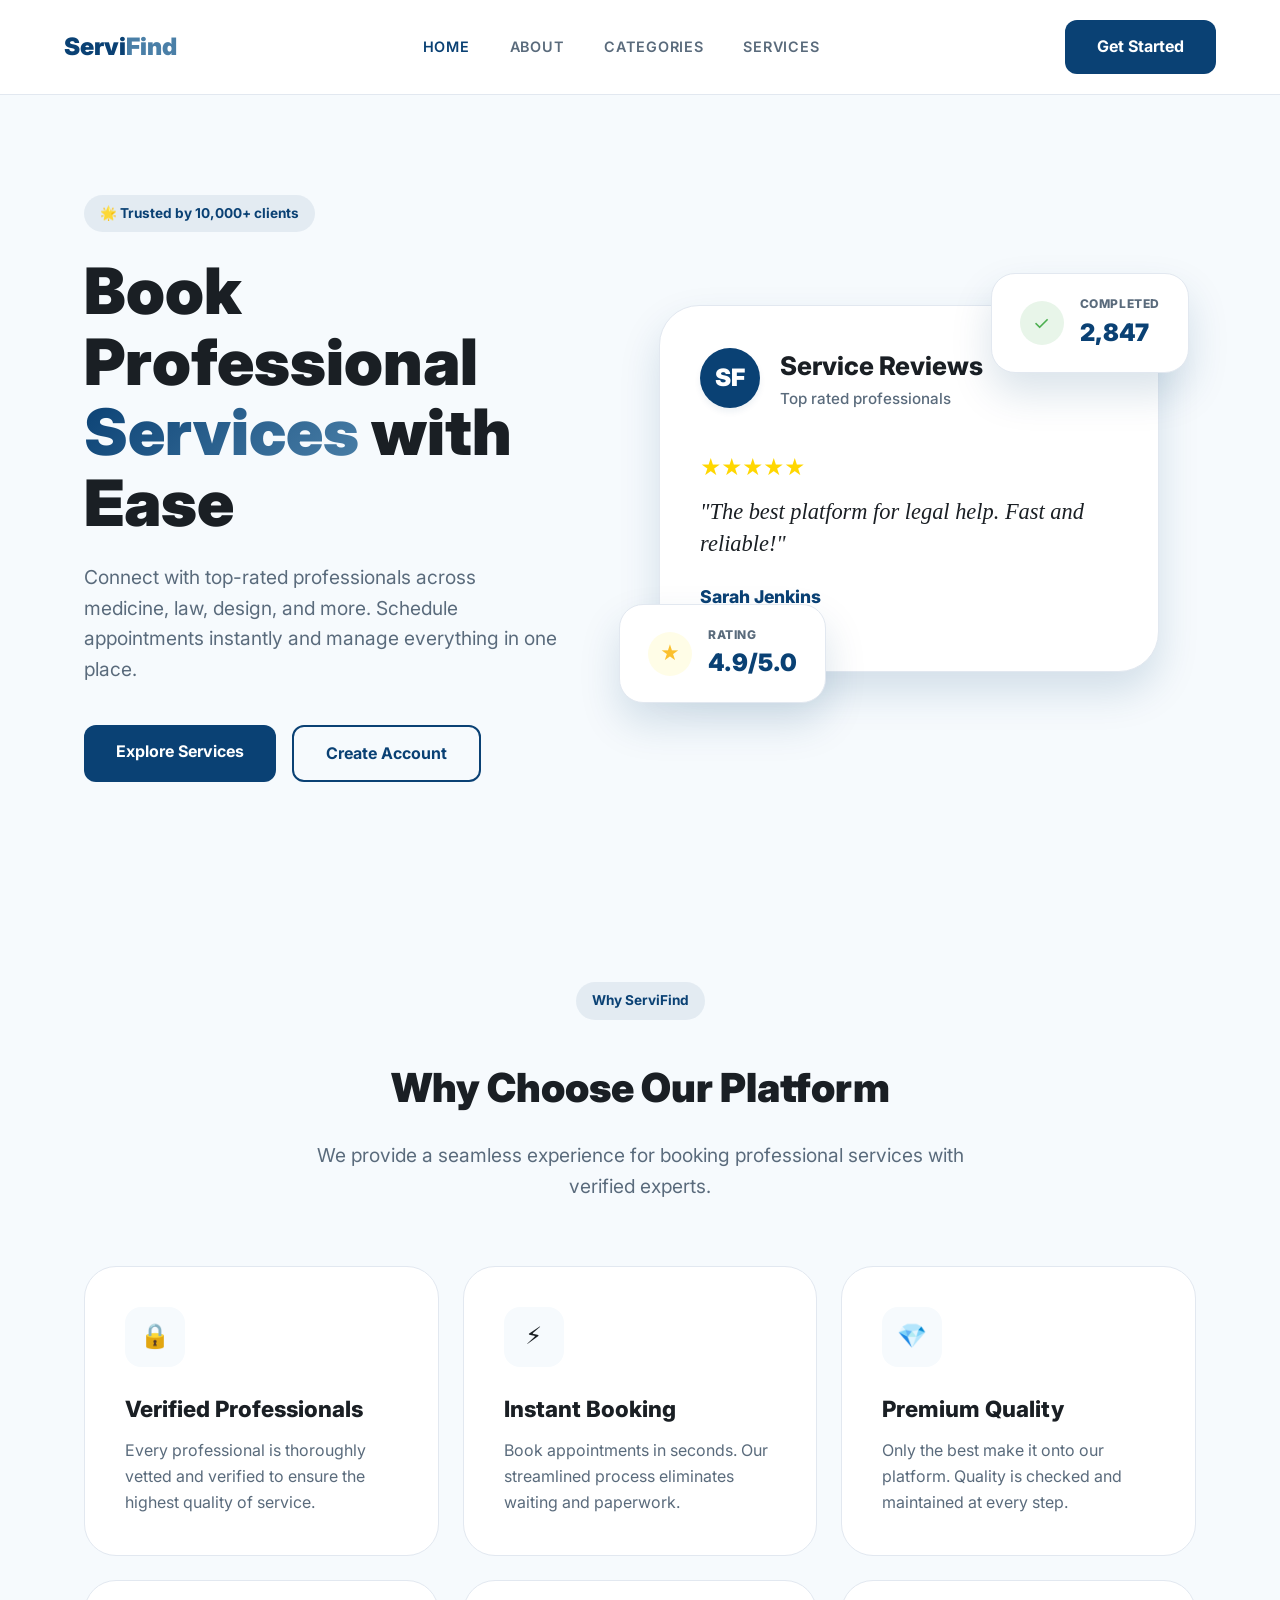
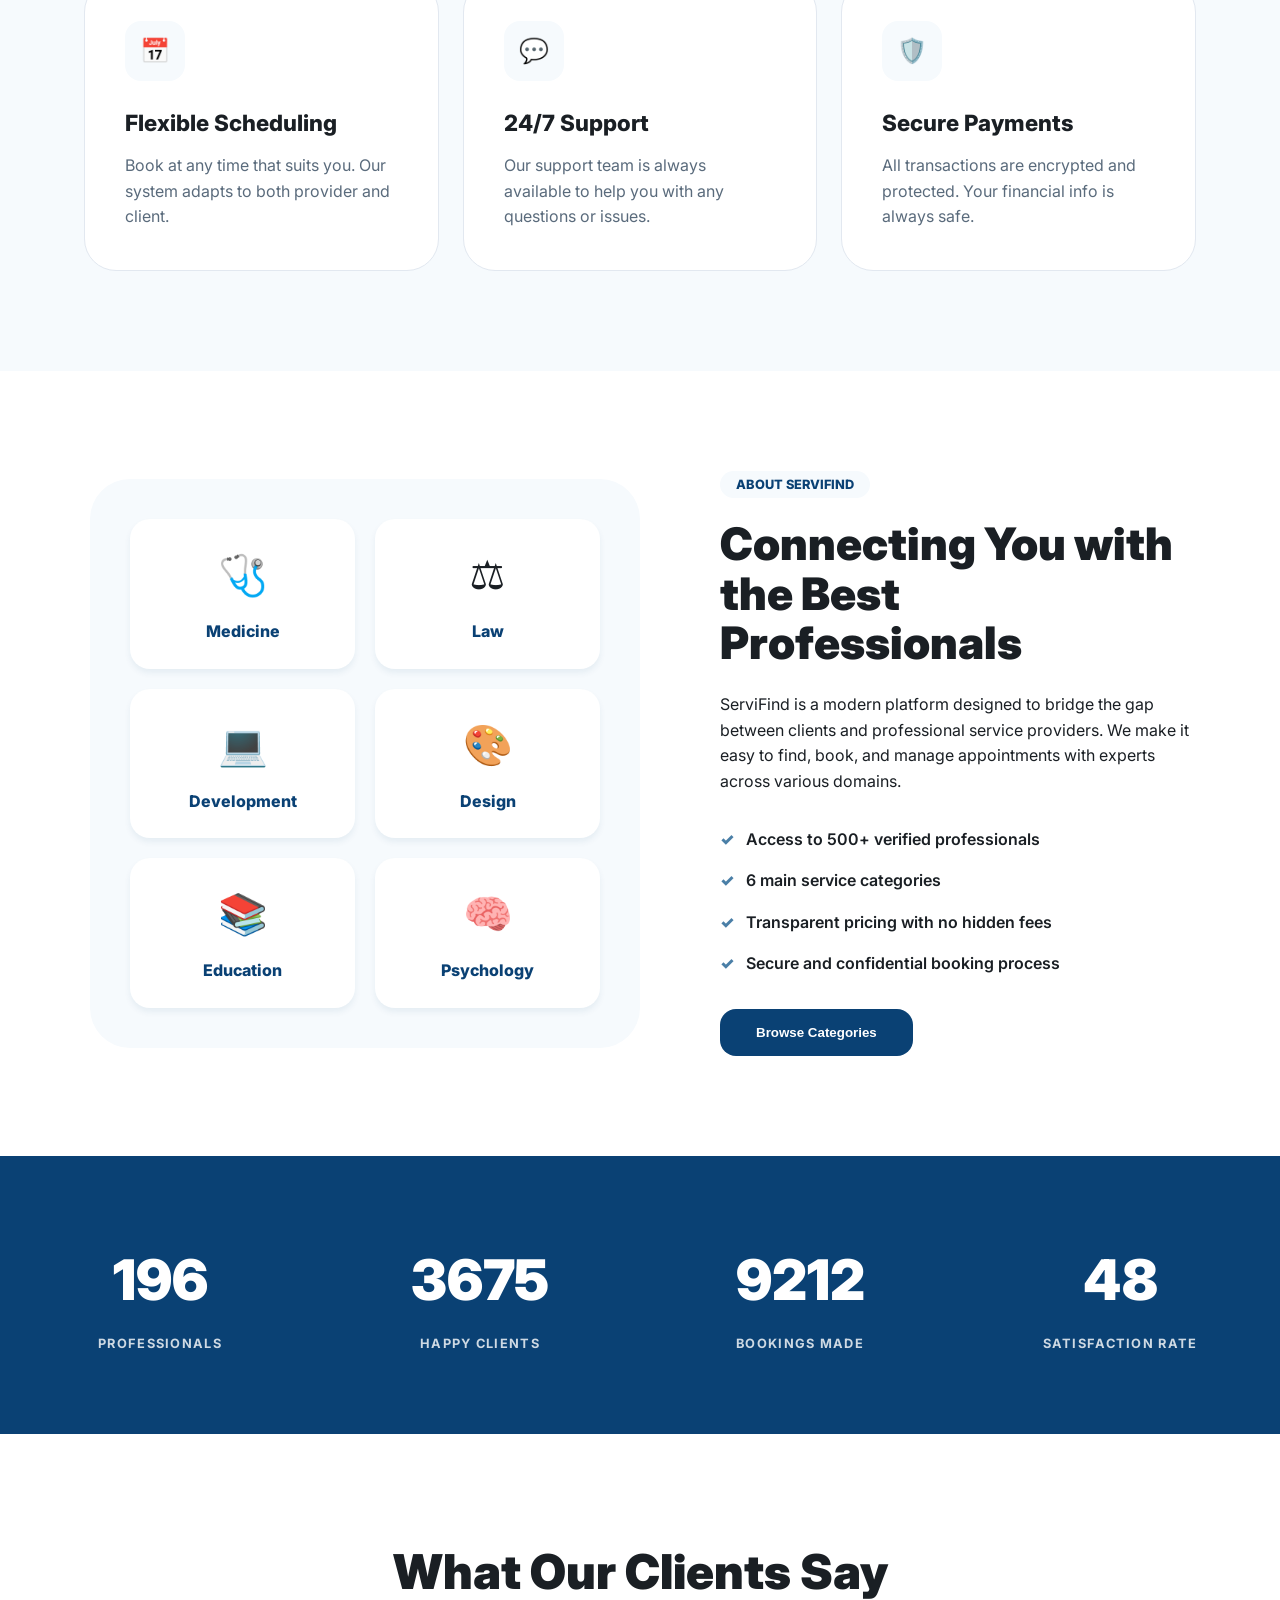
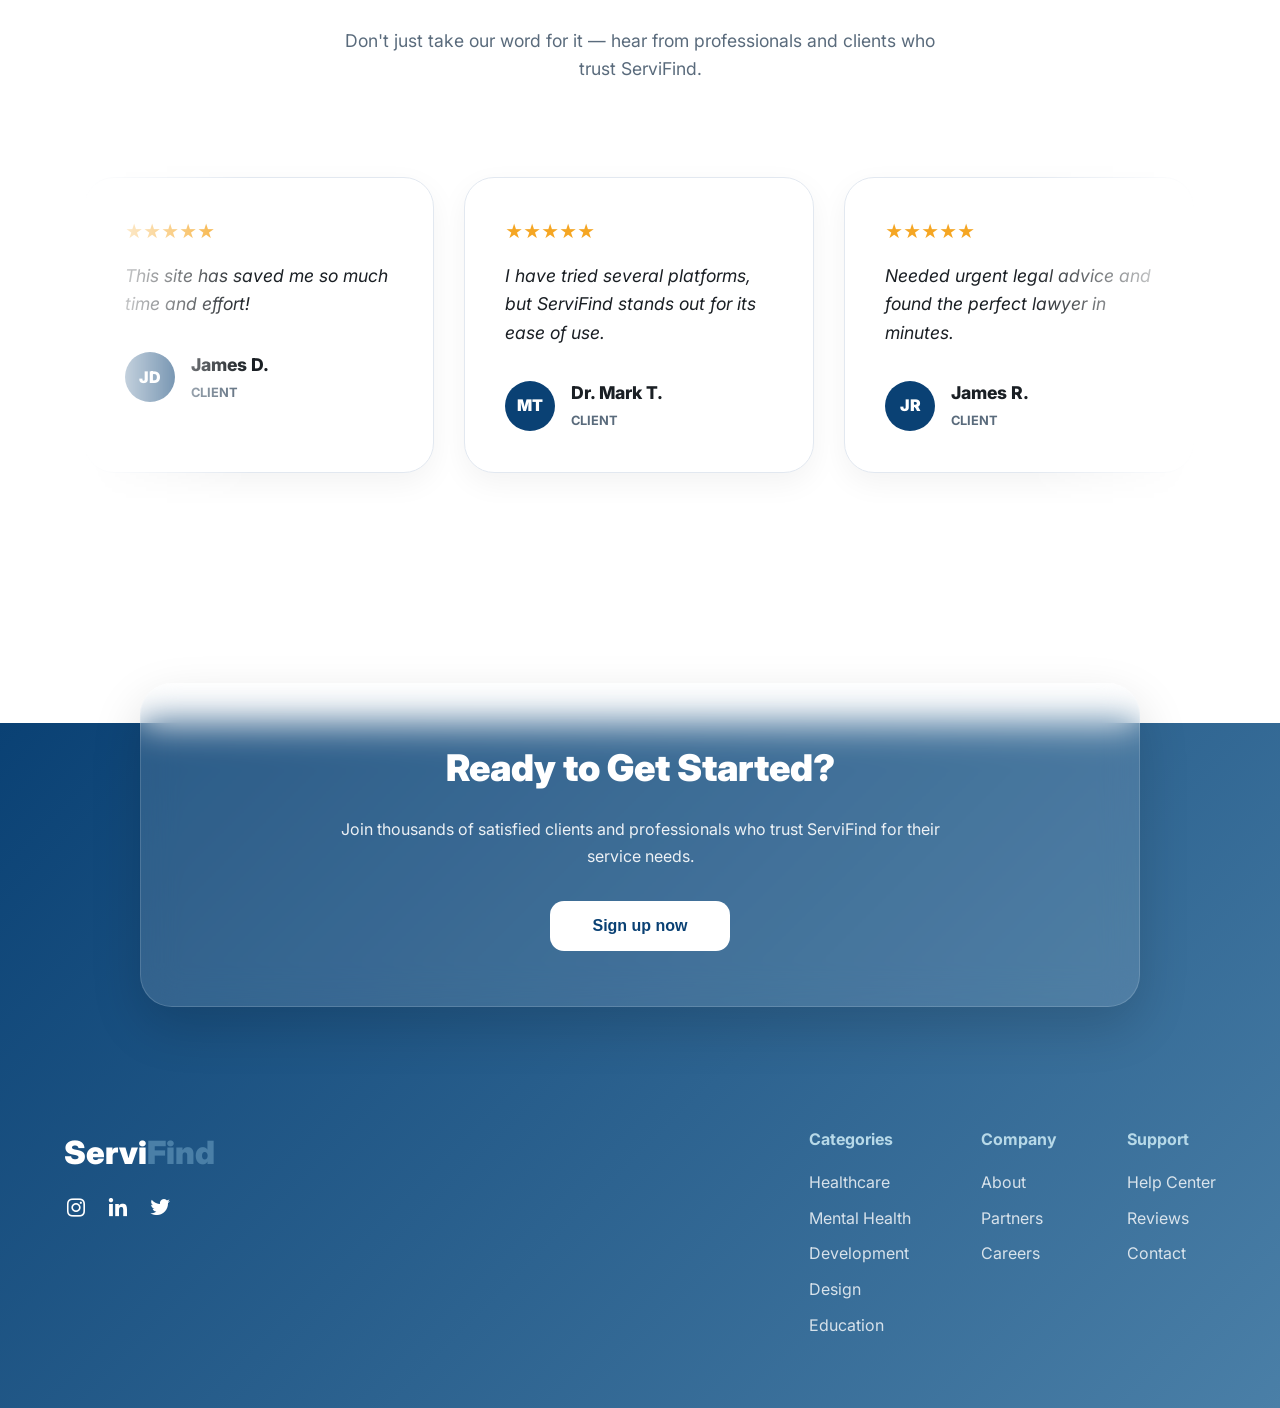
==== index.html @ af86b802 "update" ====
<!DOCTYPE html>
<html lang="en">

<head>
    <meta charset="UTF-8">
    <meta name="viewport" content="width=device-width, initial-scale=1.0">
    <title>ServiFind | Professional Services</title>
    <link rel="stylesheet" href="css/main.css">
    <link href="https://fonts.googleapis.com/css2?family=Inter:wght@400;500;600;700;800;900&display=swap"
        rel="stylesheet">
    <link href='https://unpkg.com/boxicons@2.1.4/css/boxicons.min.css' rel='stylesheet'>
</head>

<body>
    <header>
        <div class="headerCont container">
            <a href="#" class="logo">Servi<span>Find</span></a>
            <nav>
                <a href="#hero" class="active">Home</a>
                <a href="#about">About</a>
                <a href="#categories">Categories</a>
                <a href="#services">Services</a>
            </nav>
            <a href="html/logRegister.html" class="btn">Get Started</a>
        </div>
    </header>

    <section id="hero" class="hero section">
        <div class="hero-cont container">
            <div class="hero-left">
                <div class="trust-badge">🌟 Trusted by 10,000+ clients</div>
                <h1 class="hero-title">Book Professional <br><span>Services</span> with Ease</h1>
                <p class="desc">Connect with top-rated professionals across medicine, law, design, and more.
                    Schedule appointments instantly and manage everything in one place.</p>
                <div class="hero-actions">
                    <a href="#services" class="btn">Explore Services</a>
                    <a href="html/logRegister.html" class="btn-outline">Create Account</a>
                </div>
            </div>

            <div class="right">
                <div class="dashboard-wrapper">
                    <div class="floating-badge badge-top">
                        <div class="check-icon">✓</div>
                        <div>
                            <span class="badge-label">Completed</span>
                            <span class="badge-value">2,847</span>
                        </div>
                    </div>

                    <div class="main-review-card">
                        <div class="card-header">
                            <div class="user-avatar">SF</div>
                            <div>
                                <h3>Service Reviews</h3>
                                <p>Top rated professionals</p>
                            </div>
                        </div>

                        <div class="review-display">
                            <div class="single-review active">
                                <div class="stars">★★★★★</div>
                                <p>"The best platform for legal help. Fast and reliable!"</p>
                                <span class="author">Sarah Jenkins</span>
                            </div>
                            <div class="single-review">
                                <div class="stars">★★★★★</div>
                                <p>"Found an amazing designer in minutes. Seamless process."</p>
                                <span class="author">Marcus Chen</span>
                            </div>
                            <div class="single-review">
                                <div class="stars">★★★★★</div>
                                <p>"Saved me so much time with medical bookings. 10/10!"</p>
                                <span class="author">Dr. Elena Rodriguez</span>
                            </div>
                        </div>
                    </div>

                    <div class="floating-badge badge-bottom">
                        <div class="star-icon">★</div>
                        <div>
                            <span class="badge-label">Rating</span>
                            <span class="badge-value">4.9/5.0</span>
                        </div>
                    </div>
                </div>
            </div>
        </div>
    </section>

    <section id="services" class="section section2">
        <div class="container">
            <div class="text">
                <div class="trust-badge">Why ServiFind</div>
                <h2>Why Choose Our Platform</h2>
                <p class="desc">We provide a seamless experience for booking professional services with verified
                    experts.</p>
            </div>
            <div class="features">
                <div class="feature-card">
                    <div class="feature-icon">🔒</div>
                    <h3>Verified Professionals</h3>
                    <p>Every professional is thoroughly vetted and verified to ensure the highest quality of service.
                    </p>
                </div>
                <div class="feature-card">
                    <div class="feature-icon">⚡</div>
                    <h3>Instant Booking</h3>
                    <p>Book appointments in seconds. Our streamlined process eliminates waiting and paperwork.</p>
                </div>
                <div class="feature-card">
                    <div class="feature-icon">💎</div>
                    <h3>Premium Quality</h3>
                    <p>Only the best make it onto our platform. Quality is checked and maintained at every step.</p>
                </div>
                <div class="feature-card">
                    <div class="feature-icon">📅</div>
                    <h3>Flexible Scheduling</h3>
                    <p>Book at any time that suits you. Our system adapts to both provider and client.</p>
                </div>
                <div class="feature-card">
                    <div class="feature-icon">💬</div>
                    <h3>24/7 Support</h3>
                    <p>Our support team is always available to help you with any questions or issues.</p>
                </div>
                <div class="feature-card">
                    <div class="feature-icon">🛡️</div>
                    <h3>Secure Payments</h3>
                    <p>All transactions are encrypted and protected. Your financial info is always safe.</p>
                </div>
            </div>
        </div>
    </section>

    <section id="about" class="section section3">
        <div class="contenumain">
            <div class="contenugauche">
                <div class="icon">
                    <div class="icon-img">🩺</div>
                    <p>Medicine</p>
                </div>
                <div class="icon">
                    <div class="icon-img">⚖️</div>
                    <p>Law</p>
                </div>
                <div class="icon">
                    <div class="icon-img">💻</div>
                    <p>Development</p>
                </div>
                <div class="icon">
                    <div class="icon-img">🎨</div>
                    <p>Design</p>
                </div>
                <div class="icon">
                    <div class="icon-img">📚</div>
                    <p>Education</p>
                </div>
                <div class="icon">
                    <div class="icon-img">🧠</div>
                    <p>Psychology</p>
                </div>
            </div>

            <div class="descrip">
                <span class="aboutser">About ServiFind</span>
                <h2>Connecting You with the Best Professionals</h2>
                <p class="description">
                    ServiFind is a modern platform designed to bridge the gap between clients and professional service
                    providers.
                    We make it easy to find, book, and manage appointments with experts across various domains.
                </p>

                <ul class="featuresserf">
                    <li><span>✓</span> Access to 500+ verified professionals</li>
                    <li><span>✓</span> 6 main service categories</li>
                    <li><span>✓</span> Transparent pricing with no hidden fees</li>
                    <li><span>✓</span> Secure and confidential booking process</li>
                </ul>

                <button class="btnbrowse" id="browsebtn">Browse Categories</button>
            </div>
        </div>
    </section>

    <section id="categories" class="contenumn">
        <div class="counting">
            <h2 class="counter" data-target="500">0</h2>
            <p>Professionals</p>
        </div>
        <div class="counting">
            <h2 class="counter" data-target="10000">0</h2>
            <p>Happy Clients</p>
        </div>
        <div class="counting">
            <h2 class="counter" data-target="25000">0</h2>
            <p>Bookings Made</p>
        </div>
        <div class="counting">
            <h2 class="counter" data-target="98">0</h2>
            <p>Satisfaction Rate</p>
        </div>
    </section>

    <section class="reviews">
        <div class="container">
            <h2>What Our Clients Say</h2>
            <p class="subtitle">
                Don't just take our word for it — hear from professionals and clients
                who trust ServiFind.
            </p>

            <div class="slider">
                <div class="slide-track">
                    <div class="review-card">
                        <div class="stars">★★★★★</div>
                        <p>This site has saved me so much time and effort!</p>
                        <div class="user">
                            <div class="avatar">JD</div>
                            <div>
                                <h4>James D.</h4><span>Client</span>
                            </div>
                        </div>
                    </div>

                    <div class="review-card">
                        <div class="stars">★★★★★</div>
                        <p>I have tried several platforms, but ServiFind stands out for its ease of use.</p>
                        <div class="user">
                            <div class="avatar">MT</div>
                            <div>
                                <h4>Dr. Mark T.</h4><span>Client</span>
                            </div>
                        </div>
                    </div>

                    <div class="review-card">
                        <div class="stars">★★★★★</div>
                        <p>Needed urgent legal advice and found the perfect lawyer in minutes.</p>
                        <div class="user">
                            <div class="avatar">JR</div>
                            <div>
                                <h4>James R.</h4><span>Client</span>
                            </div>
                        </div>
                    </div>

                    <div class="review-card">
                        <div class="stars">★★★★★</div>
                        <p>Booking services feels effortless now. It's like everything just clicks.</p>
                        <div class="user">
                            <div class="avatar">AL</div>
                            <div>
                                <h4>Amina L.</h4><span>Entrepreneur</span>
                            </div>
                        </div>
                    </div>

                    <div class="review-card">
                        <div class="stars">★★★★★</div>
                        <p>I love how fast I can connect with professionals. It saves me so much time.</p>
                        <div class="user">
                            <div class="avatar">YT</div>
                            <div>
                                <h4>Yassine T.</h4><span>Freelancer</span>
                            </div>
                        </div>
                    </div>

                    <div class="review-card">
                        <div class="stars">★★★★★</div>
                        <p>The support team is always there. That alone makes this platform worth it.</p>
                        <div class="user">
                            <div class="avatar">LN</div>
                            <div>
                                <h4>Lina N.</h4><span>Designer</span>
                            </div>
                        </div>
                    </div>

                    <div class="review-card">
                        <div class="stars">★★★★★</div>
                        <p>This site is a hidden gem! Always impressed by their quality work.</p>
                        <div class="user">
                            <div class="avatar">SK</div>
                            <div>
                                <h4>Sarah K.</h4><span>Client</span>
                            </div>
                        </div>
                    </div>

                    <div class="review-card">
                        <div class="stars">★★★★★</div>
                        <p>Incredible experience, the platform is very user-friendly and reliable.</p>
                        <div class="user">
                            <div class="avatar">JC</div>
                            <div>
                                <h4>Mrs. Julian C.</h4><span>Designer</span>
                            </div>
                        </div>
                    </div>

                    <div class="review-card">
                        <div class="stars">★★★★★</div>
                        <p>ServiFind made it incredibly easy to find a specialist. Smooth process.</p>
                        <div class="user">
                            <div class="avatar">SK</div>
                            <div>
                                <h4>Sarah K.</h4><span>Client</span>
                            </div>
                        </div>
                    </div>

                    <div class="review-card">
                        <div class="stars">★★★★★</div>
                        <p>This platform helped me reach more clients. Everything feels intuitive.</p>
                        <div class="user">
                            <div class="avatar">MT</div>
                            <div>
                                <h4>Dr. Mark T.</h4><span>Cardiologist</span>
                            </div>
                        </div>
                    </div>
                </div>
            </div>
        </div>
    </section>

    <footer class="footer">
        <div class="footer-container">
            <div class="footer-cta">
                <h2>Ready to Get Started?</h2>
                <p>Join thousands of satisfied clients and professionals who trust ServiFind for their service needs.
                </p>
                <button class="cta-btn">Sign up now</button>
            </div>

            <div class="footer-content">
                <div class="footer-brand">
                    <h3 class="logo">Servi<span>Find</span></h3>
                    <div class="socials">
                        <i class='bx bxl-instagram'></i>
                        <i class='bx bxl-linkedin'></i>
                        <i class='bx bxl-twitter'></i>
                    </div>
                </div>

                <div class="footer-links">
                    <div>
                        <h4>Categories</h4>
                        <a href="#">Healthcare</a>
                        <a href="#">Mental Health</a>
                        <a href="#">Development</a>
                        <a href="#">Design</a>
                        <a href="#">Education</a>
                    </div>

                    <div>
                        <h4>Company</h4>
                        <a href="#">About</a>
                        <a href="#">Partners</a>
                        <a href="#">Careers</a>
                    </div>

                    <div>
                        <h4>Support</h4>
                        <a href="#">Help Center</a>
                        <a href="#">Reviews</a>
                        <a href="#">Contact</a>
                    </div>
                </div>
            </div>
        </div>
    </footer>

    <script src="JavaScript/mainPage.js"></script>
</body>

</html>
---- css/main.css ----
:root {
    --primary: #0A4174;
    --primary-hover: #08315a;
    --accent: #4A7FA7;
    --accent-light: #B7D9E8;
    --light-bg: #F6FAFD;
    --text-dark: #1A1F24;
    --text-muted: #5A6B7C;
    --white: #ffffff;
    --border: #E2E8F0;
    --shadow-md: 0 4px 6px rgba(10, 65, 116, 0.07);
    --shadow-lg: 0 10px 25px rgba(10, 65, 116, 0.1);
    --shadow-xl: 0 20px 40px rgba(10, 65, 116, 0.15);
    --radius-md: 12px;
    --radius-lg: 16px;
    --transition: all 0.3s cubic-bezier(0.4, 0, 0.2, 1);
}

* {
    margin: 0;
    padding: 0;
    box-sizing: border-box;
}

body {
    font-family: 'Inter', system-ui, -apple-system, sans-serif;
    color: var(--text-dark);
    background-color: var(--white);
    line-height: 1.6;
    overflow-x: hidden;
}

.container {
    width: 90%;
    max-width: 1200px;
    margin: 0 auto;
    padding: 0 20px;
}

.section {
    padding: 100px 0;
}

/* --- HEADER --- */
header {
    position: sticky;
    top: 0;
    background: rgba(255, 255, 255, 0.95);
    backdrop-filter: blur(10px);
    border-bottom: 1px solid var(--border);
    z-index: 1000;
}

.headerCont {
    display: flex;
    align-items: center;
    justify-content: space-between;
    padding: 20px 0;
}

.logo {
    font-size: 1.5rem;
    font-weight: 900;
    color: var(--primary);
    text-decoration: none;
}

.logo span {
    color: var(--accent);
}

nav {
    display: flex;
    gap: 40px;
}

nav a {
    text-decoration: none;
    color: var(--text-muted);
    font-weight: 600;
    font-size: 0.9rem;
    text-transform: uppercase;
    letter-spacing: 0.05em;
    transition: var(--transition);
}

nav a:hover,
nav a.active {
    color: var(--primary);
}

/* --- BUTTONS --- */
.btn {
    text-decoration: none;
    background: var(--primary);
    color: var(--white);
    padding: 14px 32px;
    border-radius: var(--radius-md);
    font-weight: 700;
    transition: var(--transition);
    border: none;
    cursor: pointer;
    display: inline-block;
}

.btn:hover {
    background: var(--primary-hover);
    transform: translateY(-2px);
    box-shadow: var(--shadow-lg);
}

.btn-outline {
    text-decoration: none;
    background: transparent;
    color: var(--primary);
    padding: 14px 32px;
    border-radius: var(--radius-md);
    font-weight: 700;
    border: 2px solid var(--primary);
    transition: var(--transition);
    display: inline-block;
}

.btn-outline:hover {
    background: var(--light-bg);
    transform: translateY(-2px);
}

/* --- HERO SECTION --- */
.hero {
    background-color: var(--light-bg);
    position: relative;
    overflow: hidden;
}

.hero-cont {
    display: flex;
    justify-content: space-between;
    align-items: center;
    gap: 60px;
}

.hero-left {
    flex: 1;
    max-width: 600px;
}

.trust-badge {
    display: inline-block;
    padding: 8px 16px;
    background: rgba(10, 65, 116, 0.08);
    color: var(--primary);
    border-radius: 50px;
    font-weight: 700;
    font-size: 0.85rem;
    margin-bottom: 24px;
}

.hero-title {
    font-size: clamp(2.5rem, 5vw, 4.2rem);
    font-weight: 900;
    line-height: 1.1;
    margin-bottom: 24px;
    color: var(--text-dark);
}

.hero-title span {
    background: linear-gradient(135deg, var(--primary), var(--accent));
    background-clip: text;
    -webkit-background-clip: text;
    -webkit-text-fill-color: transparent;
}

.desc {
    font-size: 1.2rem;
    color: var(--text-muted);
    margin-bottom: 40px;
}

.hero-actions {
    display: flex;
    gap: 16px;
}

/* --- RIGHT SIDE: LARGE FLOATING REVIEWS --- */
.right {
    flex: 1.2;
    display: flex;
    justify-content: center;
}

.dashboard-wrapper {
    position: relative;
    width: 100%;
    max-width: 500px;
    height: 450px;
    display: flex;
    align-items: center;
}

.main-review-card {
    background: var(--white);
    padding: 40px;
    border-radius: 40px;
    box-shadow: var(--shadow-xl);
    border: 1px solid var(--border);
    width: 100%;
    z-index: 5;
    position: relative;
}

.card-header {
    display: flex;
    align-items: center;
    gap: 20px;
    margin-bottom: 40px;
}

.user-avatar {
    width: 60px;
    height: 60px;
    background: var(--primary);
    color: white;
    border-radius: 50%;
    display: flex;
    align-items: center;
    justify-content: center;
    font-weight: 900;
    font-size: 1.5rem;
    box-shadow: var(--shadow-md);
}

.card-header h3 {
    font-size: 1.6rem;
    font-weight: 800;
    margin: 0;
}

.card-header p {
    color: var(--text-muted);
    font-size: 0.95rem;
    font-weight: 500;
}

.review-display {
    position: relative;
    height: 180px;
}

.single-review {
    position: absolute;
    top: 0;
    left: 0;
    width: 100%;
    opacity: 0;
    transform: translateY(20px);
    transition: all 0.6s cubic-bezier(0.16, 1, 0.3, 1);
    pointer-events: none;
}

.single-review.active {
    opacity: 1;
    transform: translateY(0);
    pointer-events: auto;
}

.single-review .stars {
    color: #FFD700;
    font-size: 1.3rem;
    margin-bottom: 12px;
}

.single-review p {
    font-size: 1.4rem;
    color: var(--text-dark);
    font-style: italic;
    margin-bottom: 24px;
    line-height: 1.4;
    font-family: serif;
}

.single-review .author {
    font-weight: 800;
    font-size: 1.1rem;
    color: var(--primary);
}

/* Floating Badges */
.floating-badge {
    position: absolute;
    background: white;
    padding: 20px 28px;
    border-radius: 24px;
    box-shadow: var(--shadow-xl);
    display: flex;
    align-items: center;
    gap: 16px;
    z-index: 10;
    border: 1px solid var(--border);
}

.badge-top {
    top: 10px;
    right: -30px;
    animation: float 5s ease-in-out infinite;
}

.badge-bottom {
    bottom: 10px;
    left: -40px;
    animation: float 5s ease-in-out infinite reverse;
}

.badge-label {
    display: block;
    font-size: 0.75rem;
    color: var(--text-muted);
    text-transform: uppercase;
    font-weight: 800;
    letter-spacing: 0.05em;
}

.badge-value {
    display: block;
    font-weight: 900;
    font-size: 1.5rem;
    color: var(--primary);
}

.check-icon,
.star-icon {
    width: 44px;
    height: 44px;
    border-radius: 50%;
    display: flex;
    align-items: center;
    justify-content: center;
    font-size: 1.2rem;
    flex-shrink: 0;
}

.check-icon {
    background: #E8F5E9;
    color: #4CAF50;
}

.star-icon {
    background: #FFFDE7;
    color: #FBC02D;
}

@keyframes float {

    0%,
    100% {
        transform: translateY(0);
    }

    50% {
        transform: translateY(-15px);
    }
}

/* --- SECTION 2 — FEATURES --- */
.section2 {
    background-color: var(--light-bg);
}

.text {
    max-width: 700px;
    margin: 0 auto 64px auto;
    text-align: center;
}

.text h2 {
    font-size: 2.5rem;
    font-weight: 900;
    margin: 12px 0 20px;
}

.features {
    display: grid;
    grid-template-columns: repeat(auto-fit, minmax(300px, 1fr));
    gap: 24px;
}

.feature-card {
    background: var(--white);
    padding: 40px;
    border-radius: 32px;
    border: 1px solid var(--border);
    transition: var(--transition);
    position: relative;
    overflow: hidden;
}

.feature-card:hover {
    transform: translateY(-8px);
    box-shadow: var(--shadow-lg);
    border-color: var(--accent-light);
}

.feature-icon {
    width: 60px;
    height: 60px;
    background: var(--light-bg);
    border-radius: 16px;
    display: flex;
    align-items: center;
    justify-content: center;
    font-size: 1.5rem;
    margin-bottom: 24px;
}

.feature-card h3 {
    font-size: 1.4rem;
    font-weight: 800;
    margin-bottom: 12px;
}

.feature-card p {
    color: var(--text-muted);
    line-height: 1.6;
}

/* --- SECTION 3 — ABOUT --- */
.contenumain {
    display: flex;
    align-items: center;
    gap: 80px;
    max-width: 1100px;
    margin: 0 auto;
}

.contenugauche {
    flex: 1;
    display: grid;
    grid-template-columns: repeat(2, 1fr);
    gap: 20px;
    background: var(--light-bg);
    padding: 40px;
    border-radius: 40px;
}

.icon {
    background: white;
    padding: 24px;
    border-radius: 20px;
    text-align: center;
    transition: var(--transition);
    cursor: pointer;
    box-shadow: var(--shadow-md);
}

.icon:hover {
    transform: translateY(-10px) rotate(2deg);
    box-shadow: var(--shadow-lg);
}

.icon .icon-img {
    font-size: 2.5rem;
    margin-bottom: 12px;
}

.icon p {
    font-weight: 800;
    color: var(--primary);
}

.descrip {
    flex: 1;
}

.aboutser {
    background: var(--light-bg);
    color: var(--primary);
    padding: 6px 16px;
    border-radius: 50px;
    font-size: 0.8rem;
    font-weight: 800;
    text-transform: uppercase;
}

.descrip h2 {
    font-size: 2.8rem;
    font-weight: 900;
    margin: 24px 0;
    line-height: 1.1;
}

.featuresserf {
    list-style: none;
    margin: 32px 0;
}

.featuresserf li {
    display: flex;
    align-items: center;
    gap: 12px;
    margin-bottom: 16px;
    font-weight: 600;
    color: var(--text-dark);
}

.featuresserf li span {
    color: var(--accent);
    font-weight: 900;
}

.btnbrowse {
    background: var(--primary);
    color: white;
    border: none;
    padding: 16px 36px;
    border-radius: 16px;
    font-weight: 800;
    cursor: pointer;
    transition: var(--transition);
}

.btnbrowse:hover {
    background: var(--primary-hover);
    transform: translateY(-3px);
}

/* --- SECTION 4 — STATS --- */
.contenumn {
    background: var(--primary);
    color: white;
    padding: 80px 0;
    display: flex;
    justify-content: space-around;
    align-items: center;
    flex-wrap: wrap;
}

.counting {
    text-align: center;
    min-width: 200px;
}

.counting h2 {
    font-size: 3.5rem;
    font-weight: 900;
    margin-bottom: 8px;
}

.counting p {
    font-weight: 700;
    opacity: 0.8;
    text-transform: uppercase;
    letter-spacing: 0.1em;
    font-size: 0.8rem;
}

/* --- REVIEWS SLIDER (SMOOTH FIX) --- */
.reviews {
    padding: 100px 0;
    background: #fff;
    text-align: center;
}

.reviews h2 {
    font-size: 3rem;
    font-weight: 900;
    margin-bottom: 16px;
}

.subtitle {
    color: var(--text-muted);
    max-width: 600px;
    margin: 0 auto 64px auto;
    font-size: 1.1rem;
}

.slider {
    width: 100%;
    overflow: hidden;
    position: relative;
    padding: 20px 0;
    mask-image: linear-gradient(to right, transparent, black 15%, black 85%, transparent);
}

.slide-track {
    display: flex;
    gap: 30px;
    width: max-content;
    animation: scroll 40s linear infinite;
    padding: 10px 0;
}

.slide-track:hover {
    animation-play-state: paused;
}

.review-card {
    width: 350px;
    background: var(--white);
    border-radius: 30px;
    padding: 40px;
    box-shadow: 0 10px 30px rgba(0, 0, 0, 0.05);
    text-align: left;
    border: 1px solid var(--border);
    flex-shrink: 0;
}

.review-card .stars {
    color: #F5A623;
    margin-bottom: 16px;
    font-size: 1.1rem;
}

.review-card p {
    font-size: 1.1rem;
    color: var(--text-dark);
    margin-bottom: 32px;
    font-style: italic;
    line-height: 1.6;
}

.user {
    display: flex;
    align-items: center;
    gap: 16px;
}

.avatar {
    width: 50px;
    height: 50px;
    background: var(--primary);
    color: white;
    border-radius: 50%;
    display: flex;
    align-items: center;
    justify-content: center;
    font-weight: 900;
}

.user div h4 {
    font-weight: 800;
    font-size: 1.1rem;
    margin: 0;
}

.user div span {
    font-size: 0.8rem;
    color: var(--text-muted);
    font-weight: 700;
    text-transform: uppercase;
}

@keyframes scroll {
    0% {
        transform: translateX(0);
    }

    100% {
        transform: translateX(-50%);
    }
}

/* --- FOOTER --- */
.footer {
    background: linear-gradient(135deg, var(--primary), var(--accent));
    color: white;
    padding: 80px 0 60px;
    position: relative;
    margin-top: 120px;
}

.footer-container {
    width: 90%;
    max-width: 1200px;
    margin: 0 auto;
    position: relative;
}

.footer-cta {
    position: relative;
    margin: -120px auto 80px;

    width: 100%;
    max-width: 1000px;

    background: rgba(255, 255, 255, 0.12);
    backdrop-filter: blur(18px);

    padding: 55px 40px;
    border-radius: 32px;

    text-align: center;

    border: 1px solid rgba(255,255,255,0.15);
    box-shadow: 0 20px 50px rgba(0,0,0,0.15);
}

.footer-cta h2 {
    font-size: 2.3rem;
    font-weight: 900;
    margin-bottom: 18px;
}

.footer-cta p {
    max-width: 650px;
    margin: 0 auto 30px;
    opacity: 0.9;
    line-height: 1.7;
}

.cta-btn {
    background: white;
    color: var(--primary);
    border: none;
    padding: 16px 42px;
    border-radius: 14px;
    font-weight: 800;
    font-size: 1rem;
    cursor: pointer;
    transition: var(--transition);
}

.cta-btn:hover {
    transform: translateY(-3px);
}

.footer-content {
    display: flex;
    justify-content: space-between;
    gap: 60px;
    align-items: flex-start;

    padding-top: 40px;
}

.footer-brand {
    max-width: 300px;
}

.footer-brand .logo {
    color: white;
    font-size: 2rem;
    margin-bottom: 18px;
}

.socials {
    display: flex;
    gap: 18px;
    font-size: 1.5rem;
}

.footer-links {
    display: flex;
    gap: 70px;
    flex-wrap: wrap;
}

.footer-links h4 {
    margin-bottom: 18px;
    color: var(--accent-light);
}

.footer-links a {
    display: block;
    color: rgba(255,255,255,0.8);
    text-decoration: none;
    margin-bottom: 10px;
    transition: var(--transition);
}

.footer-links a:hover {
    color: white;
    transform: translateX(4px);
}

/* --- MOBILE --- */
@media (max-width: 768px) {

    .footer {
        padding-top: 240px;
    }

    .footer-cta {
        top: -150px;
        padding: 40px 24px;
    }

    .footer-cta h2 {
        font-size: 1.8rem;
    }

    .footer-content {
        flex-direction: column;
        align-items: center;
        text-align: center;
    }

    .footer-links {
        justify-content: center;
        gap: 40px;
    }

    .socials {
        justify-content: center;
    }
}
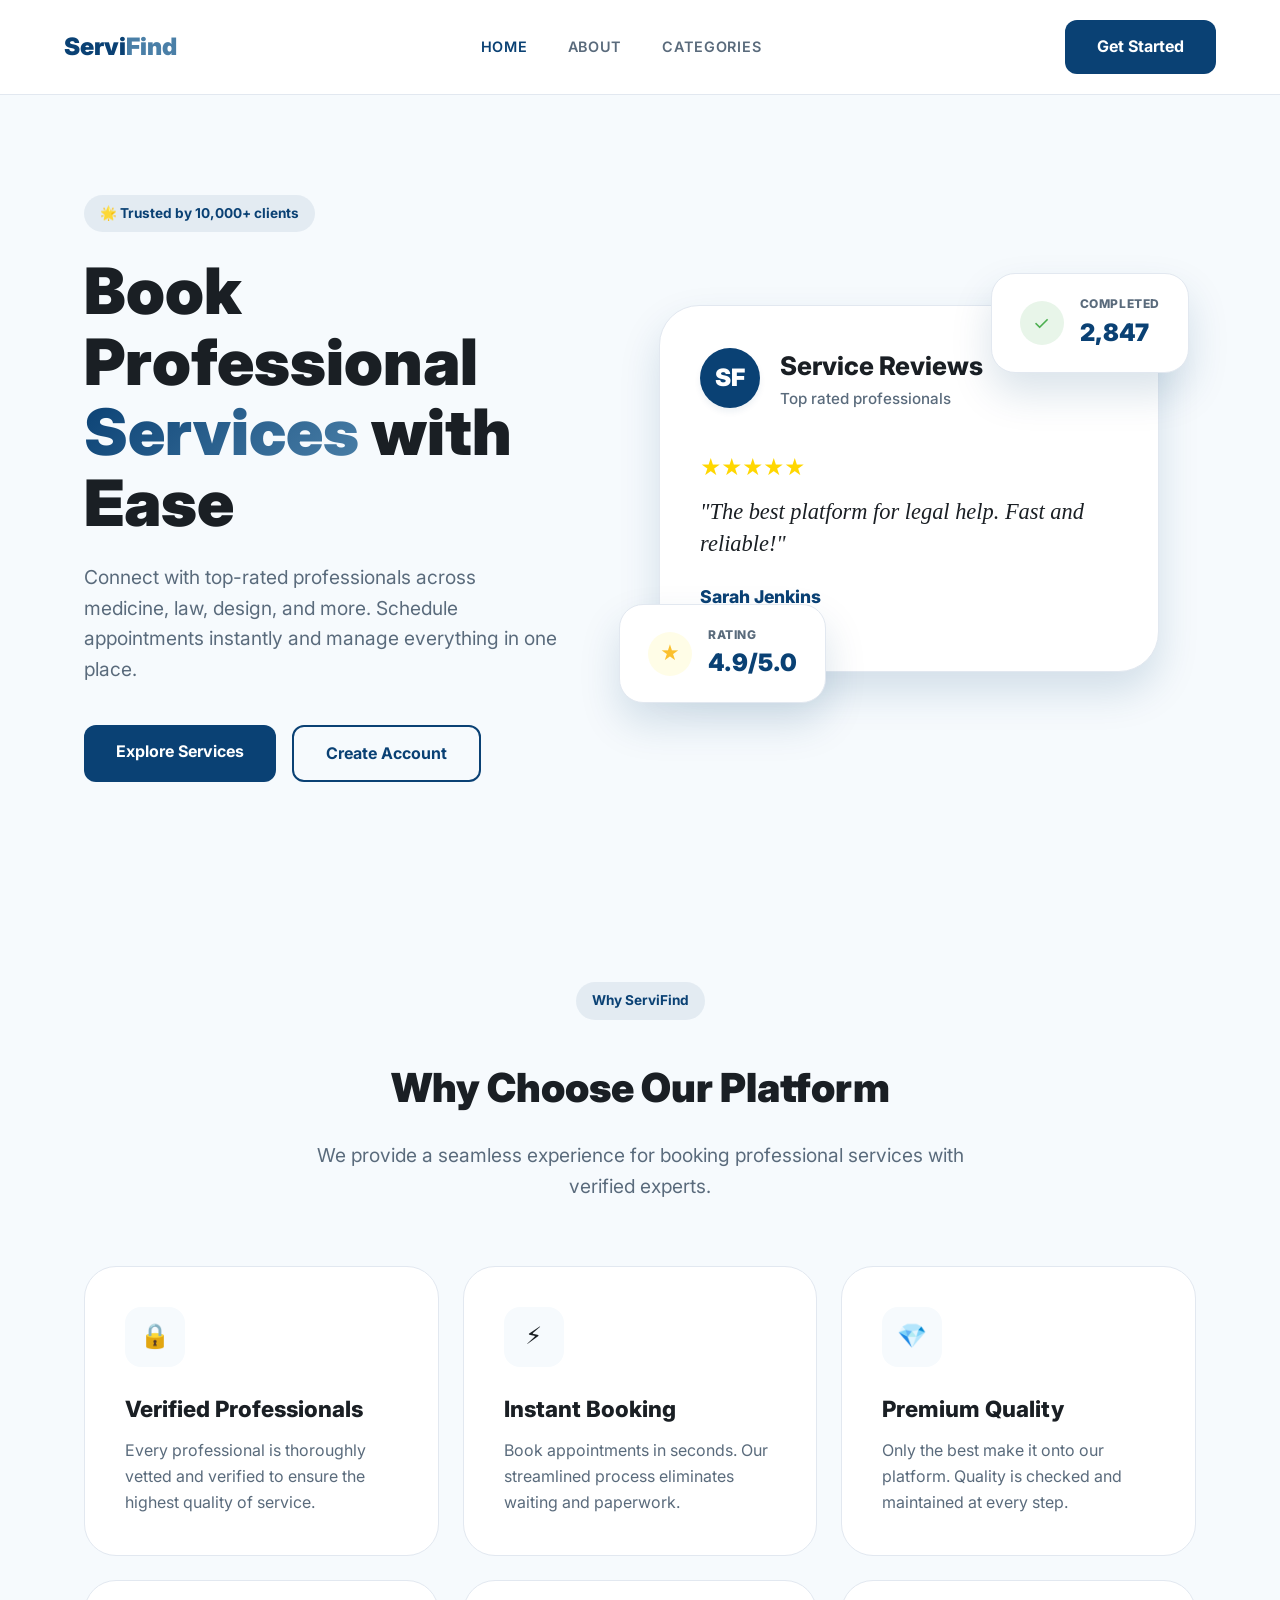
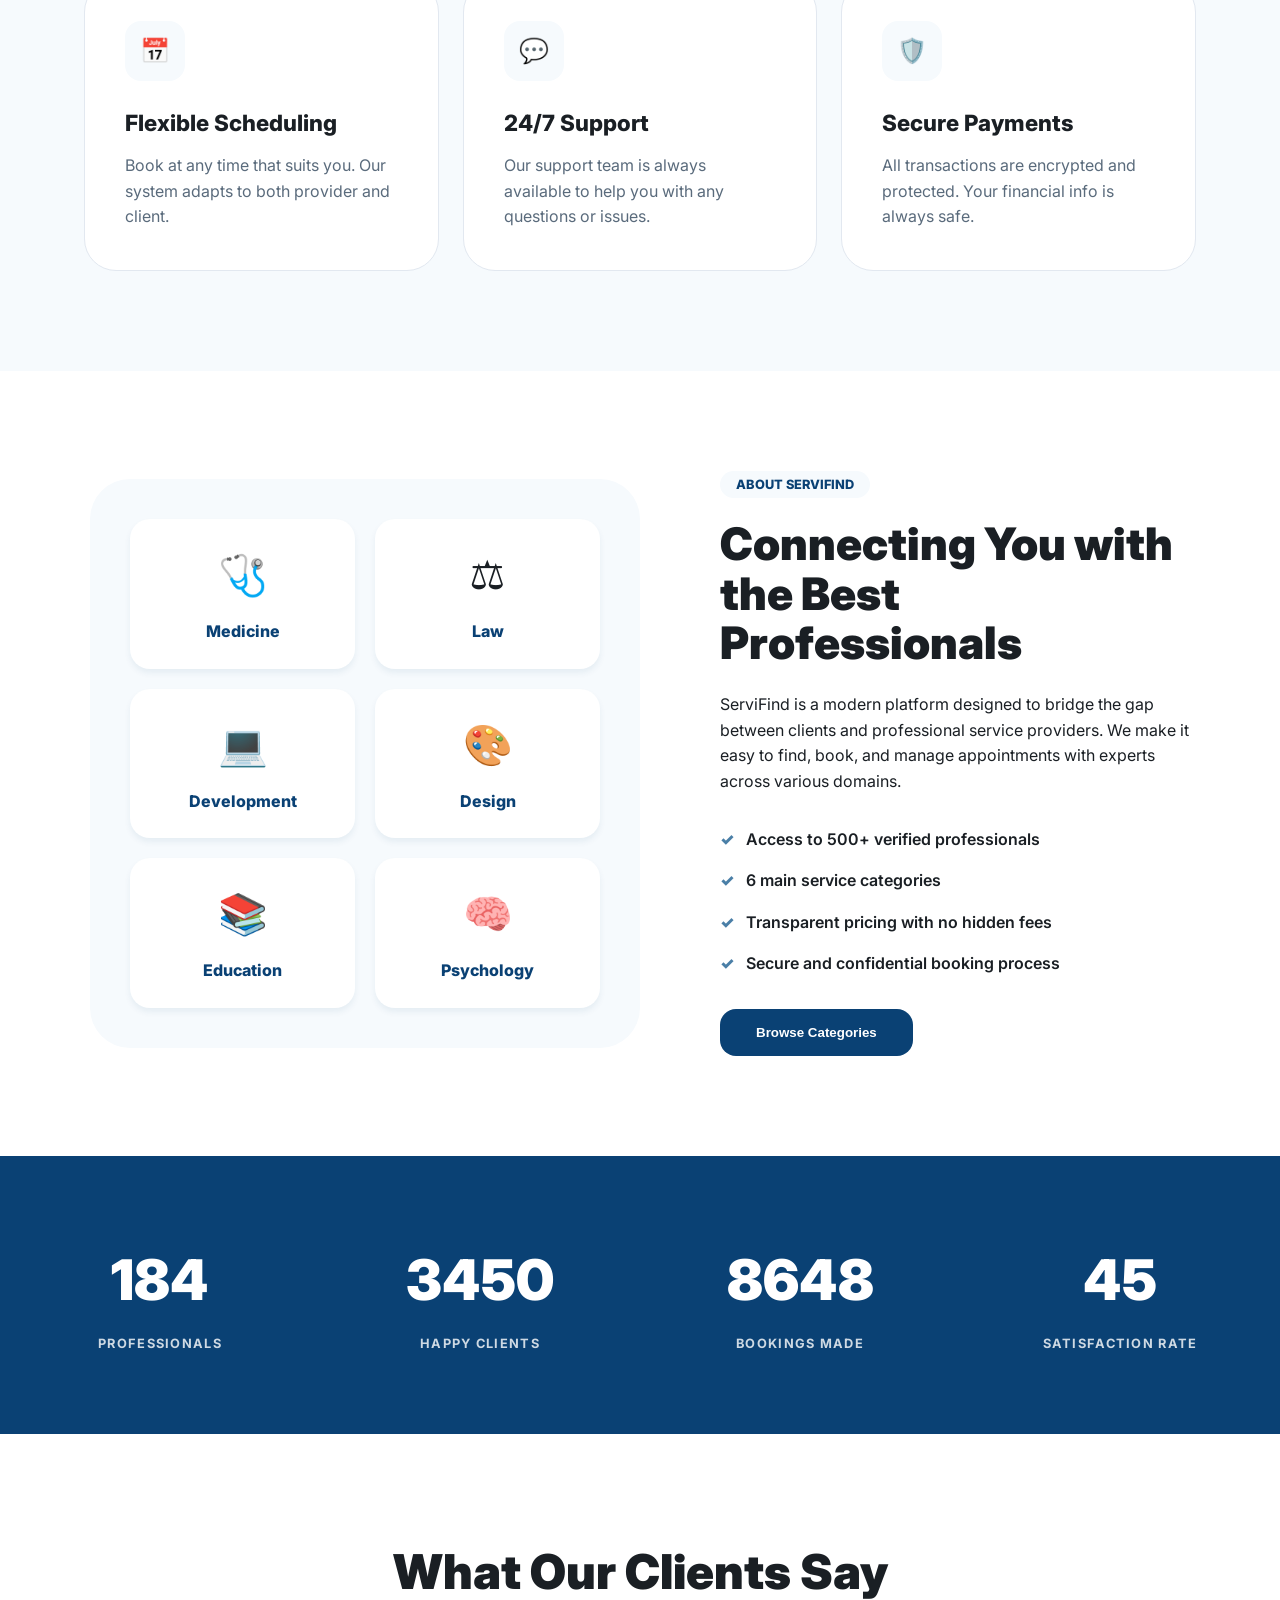
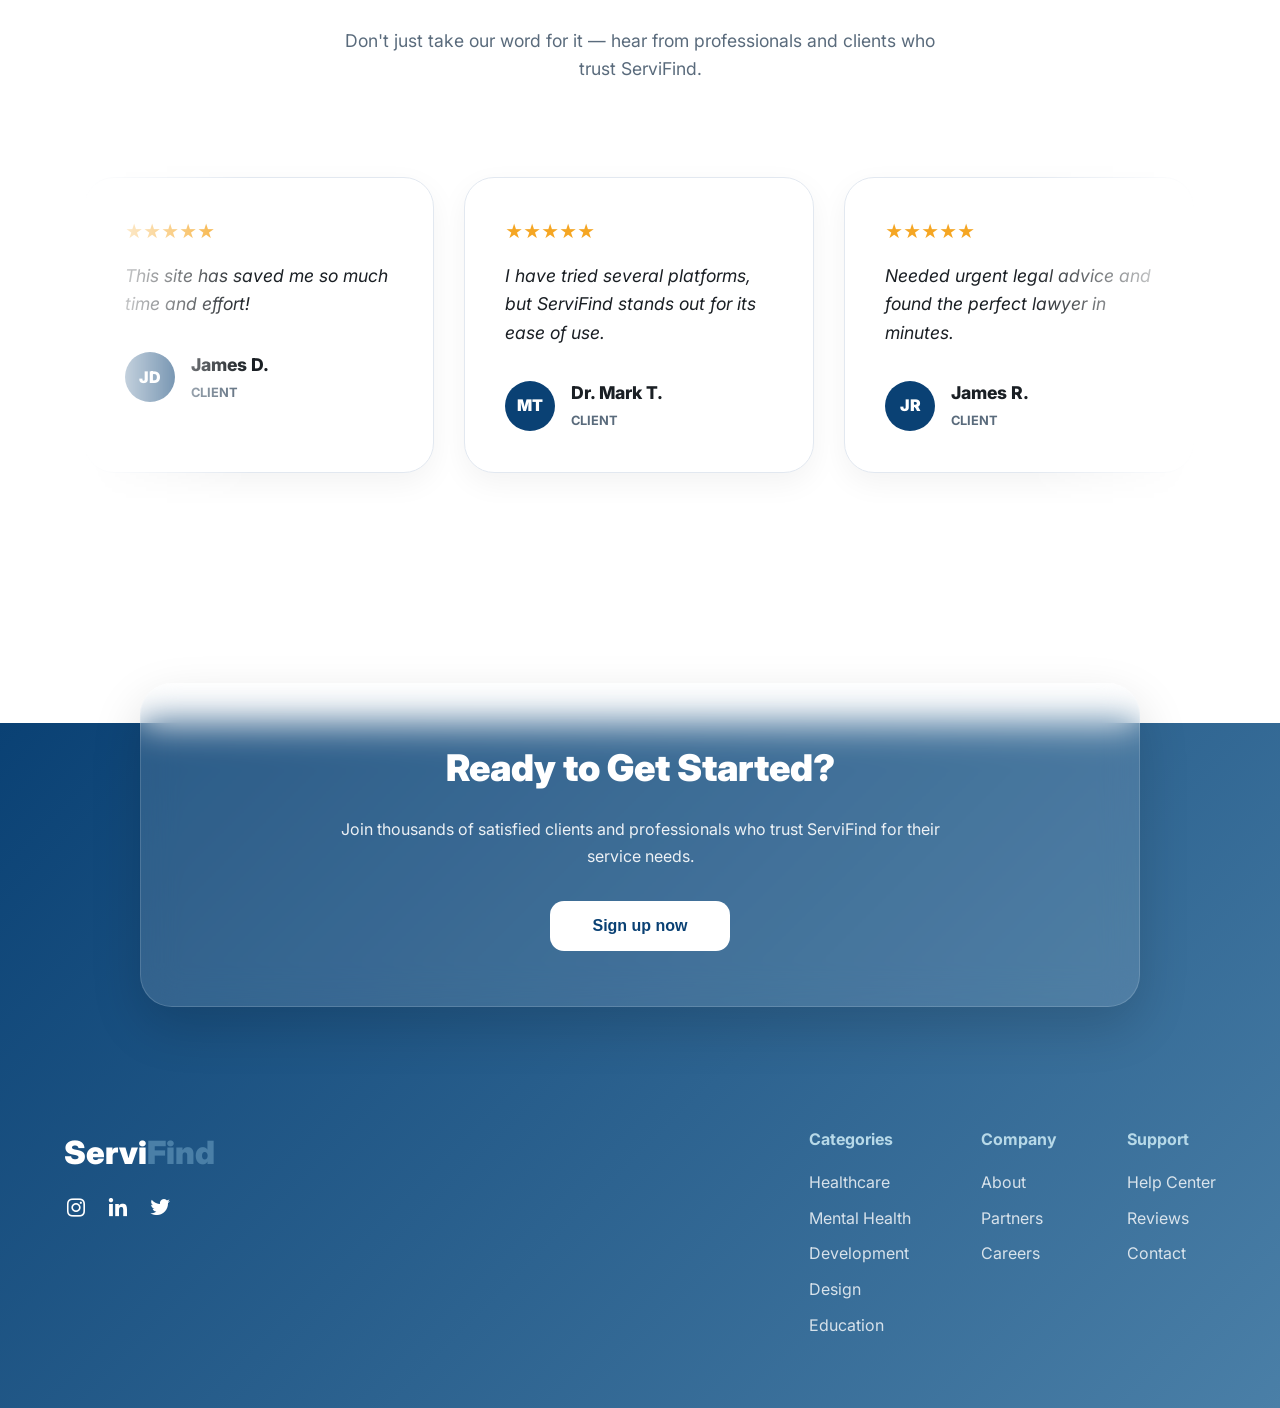
==== commit b9e3c5f7: "services page" ====
--- a/index.html
+++ b/index.html
@@ -19,7 +19,6 @@
                 <a href="#hero" class="active">Home</a>
                 <a href="#about">About</a>
                 <a href="#categories">Categories</a>
-                <a href="#services">Services</a>
             </nav>
             <a href="html/logRegister.html" class="btn">Get Started</a>
         </div>
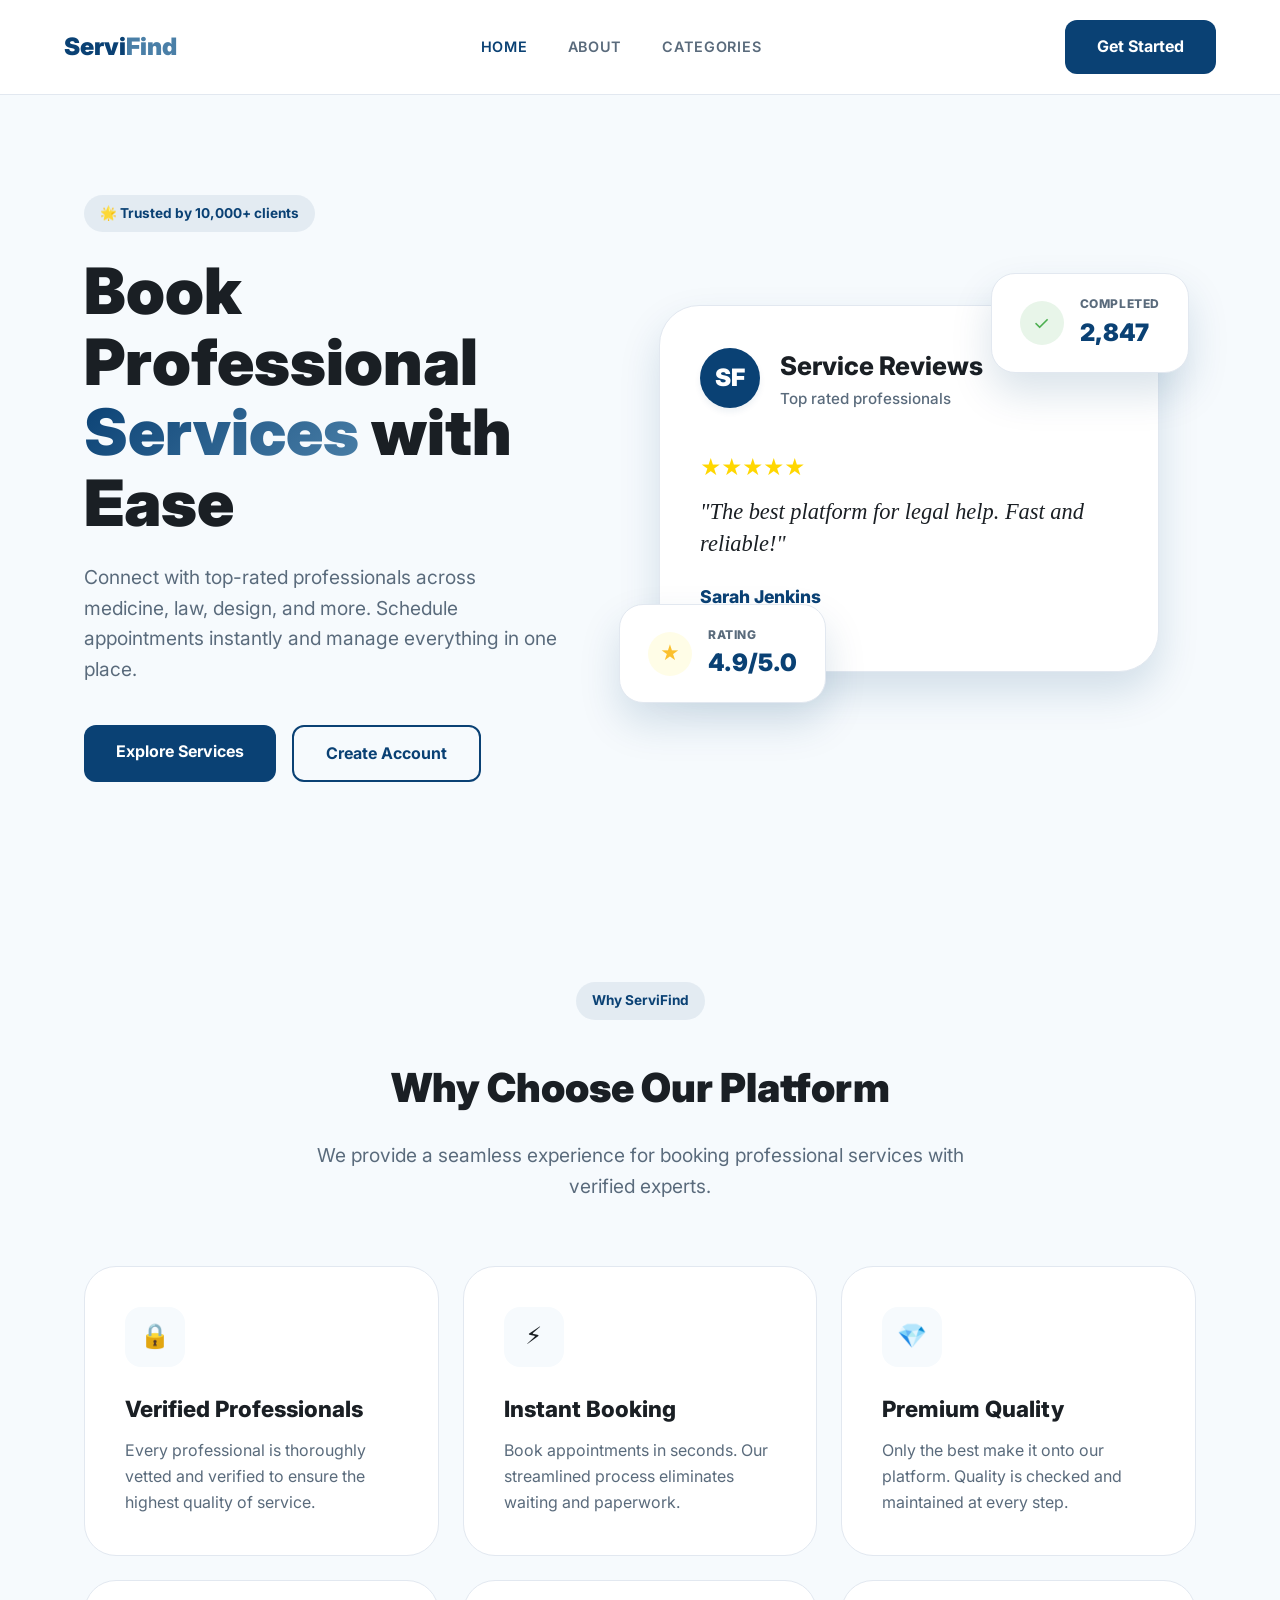
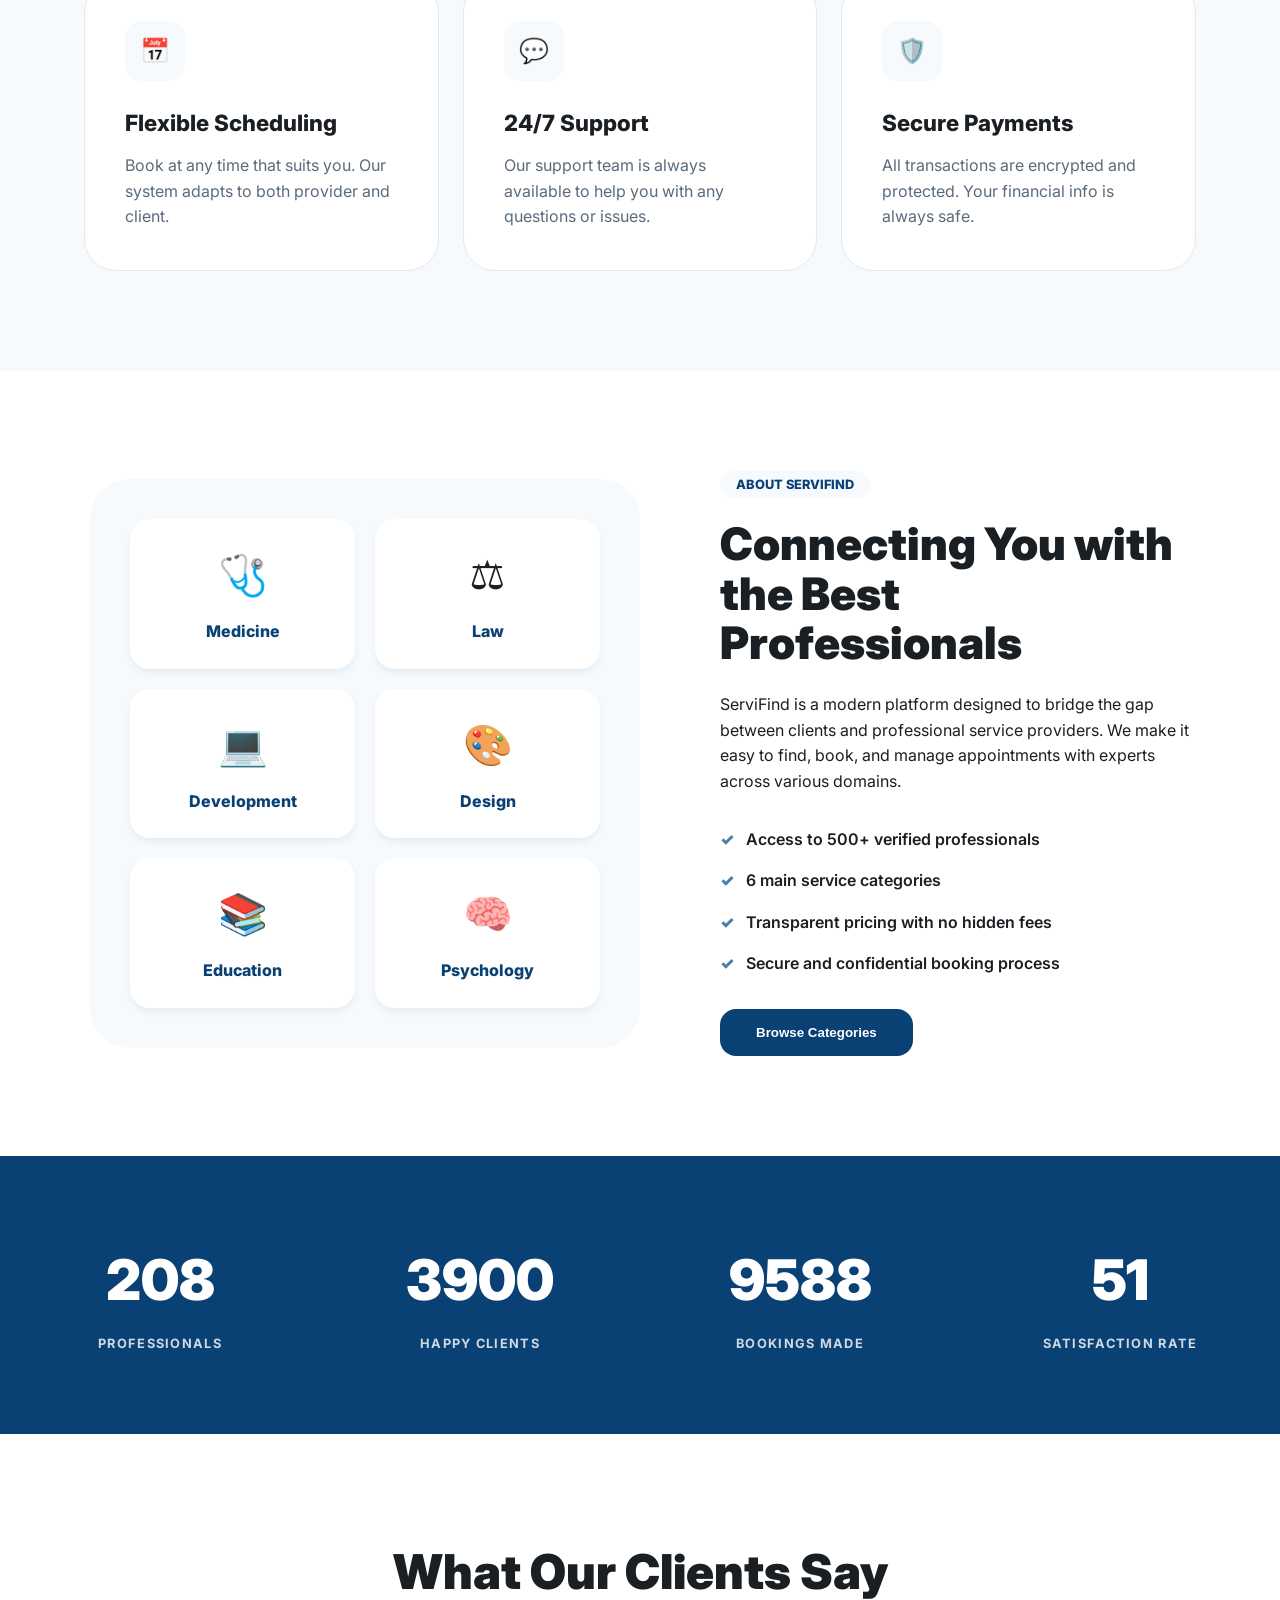
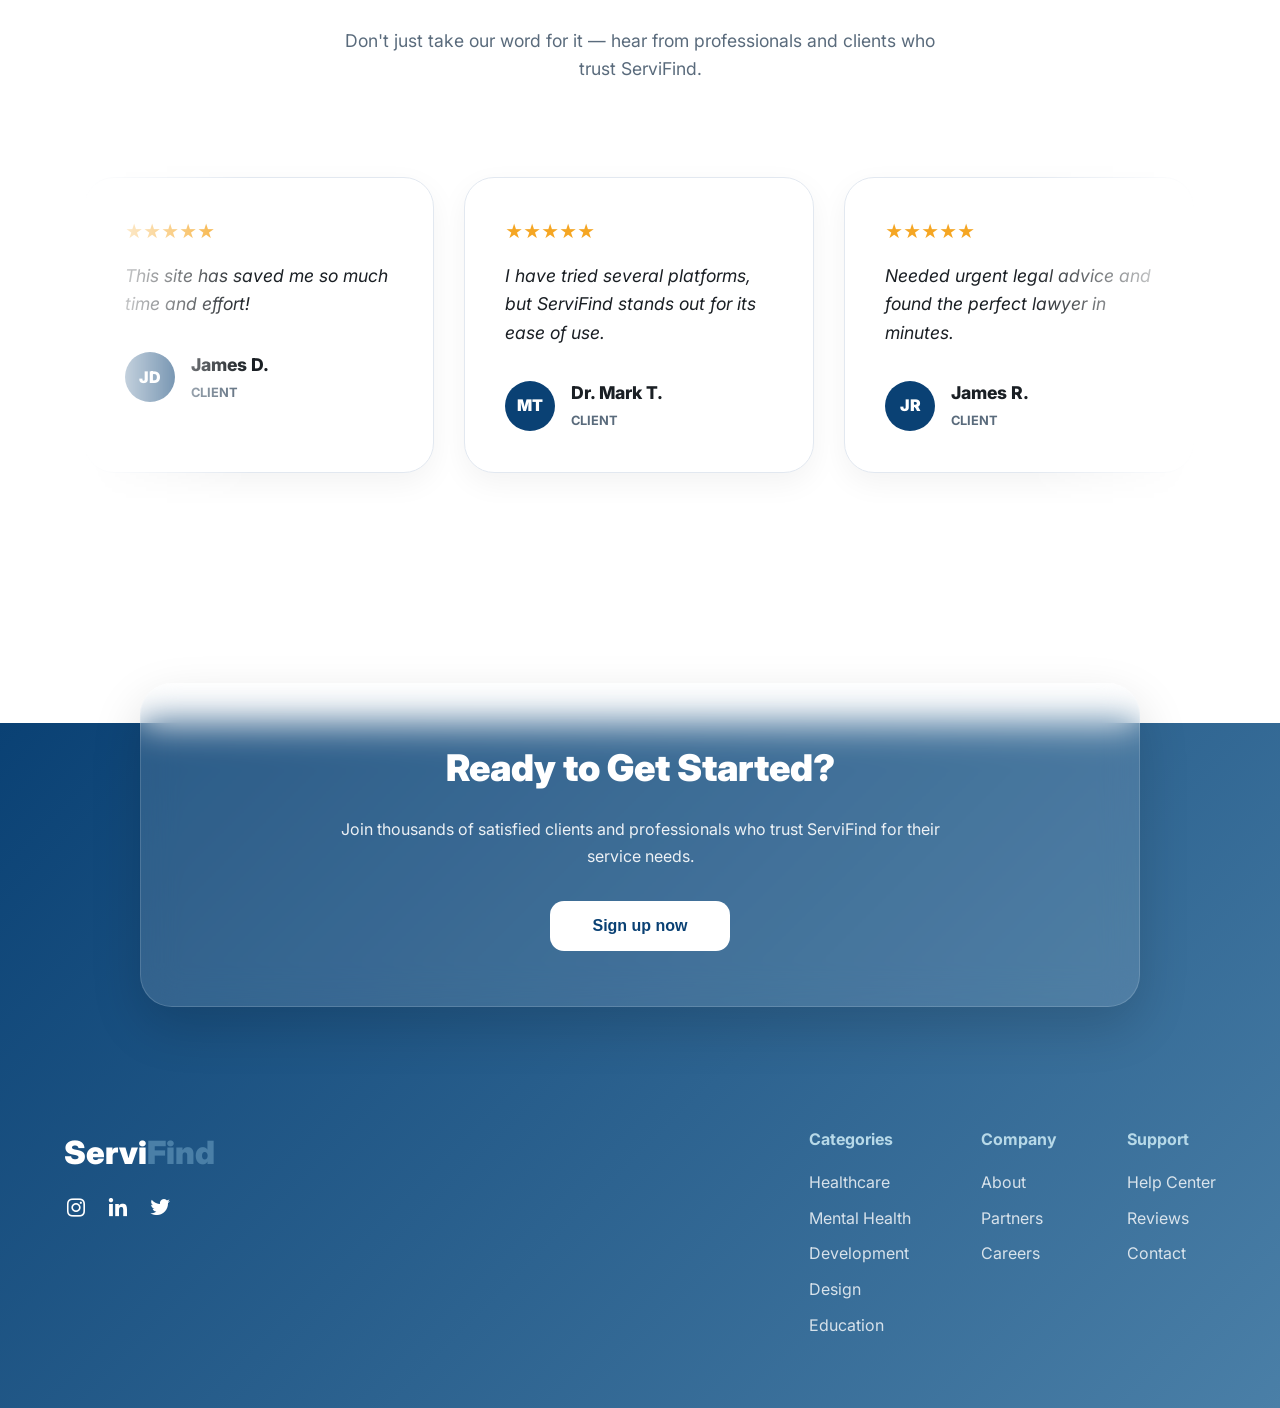
==== commit d853dbfe: "cat-services pages update" ====
--- a/index.html
+++ b/index.html
@@ -32,7 +32,7 @@
                 <p class="desc">Connect with top-rated professionals across medicine, law, design, and more.
                     Schedule appointments instantly and manage everything in one place.</p>
                 <div class="hero-actions">
-                    <a href="#services" class="btn">Explore Services</a>
+                    <a href="html/cat.html" class="btn">Explore Services</a>
                     <a href="html/logRegister.html" class="btn-outline">Create Account</a>
                 </div>
             </div>
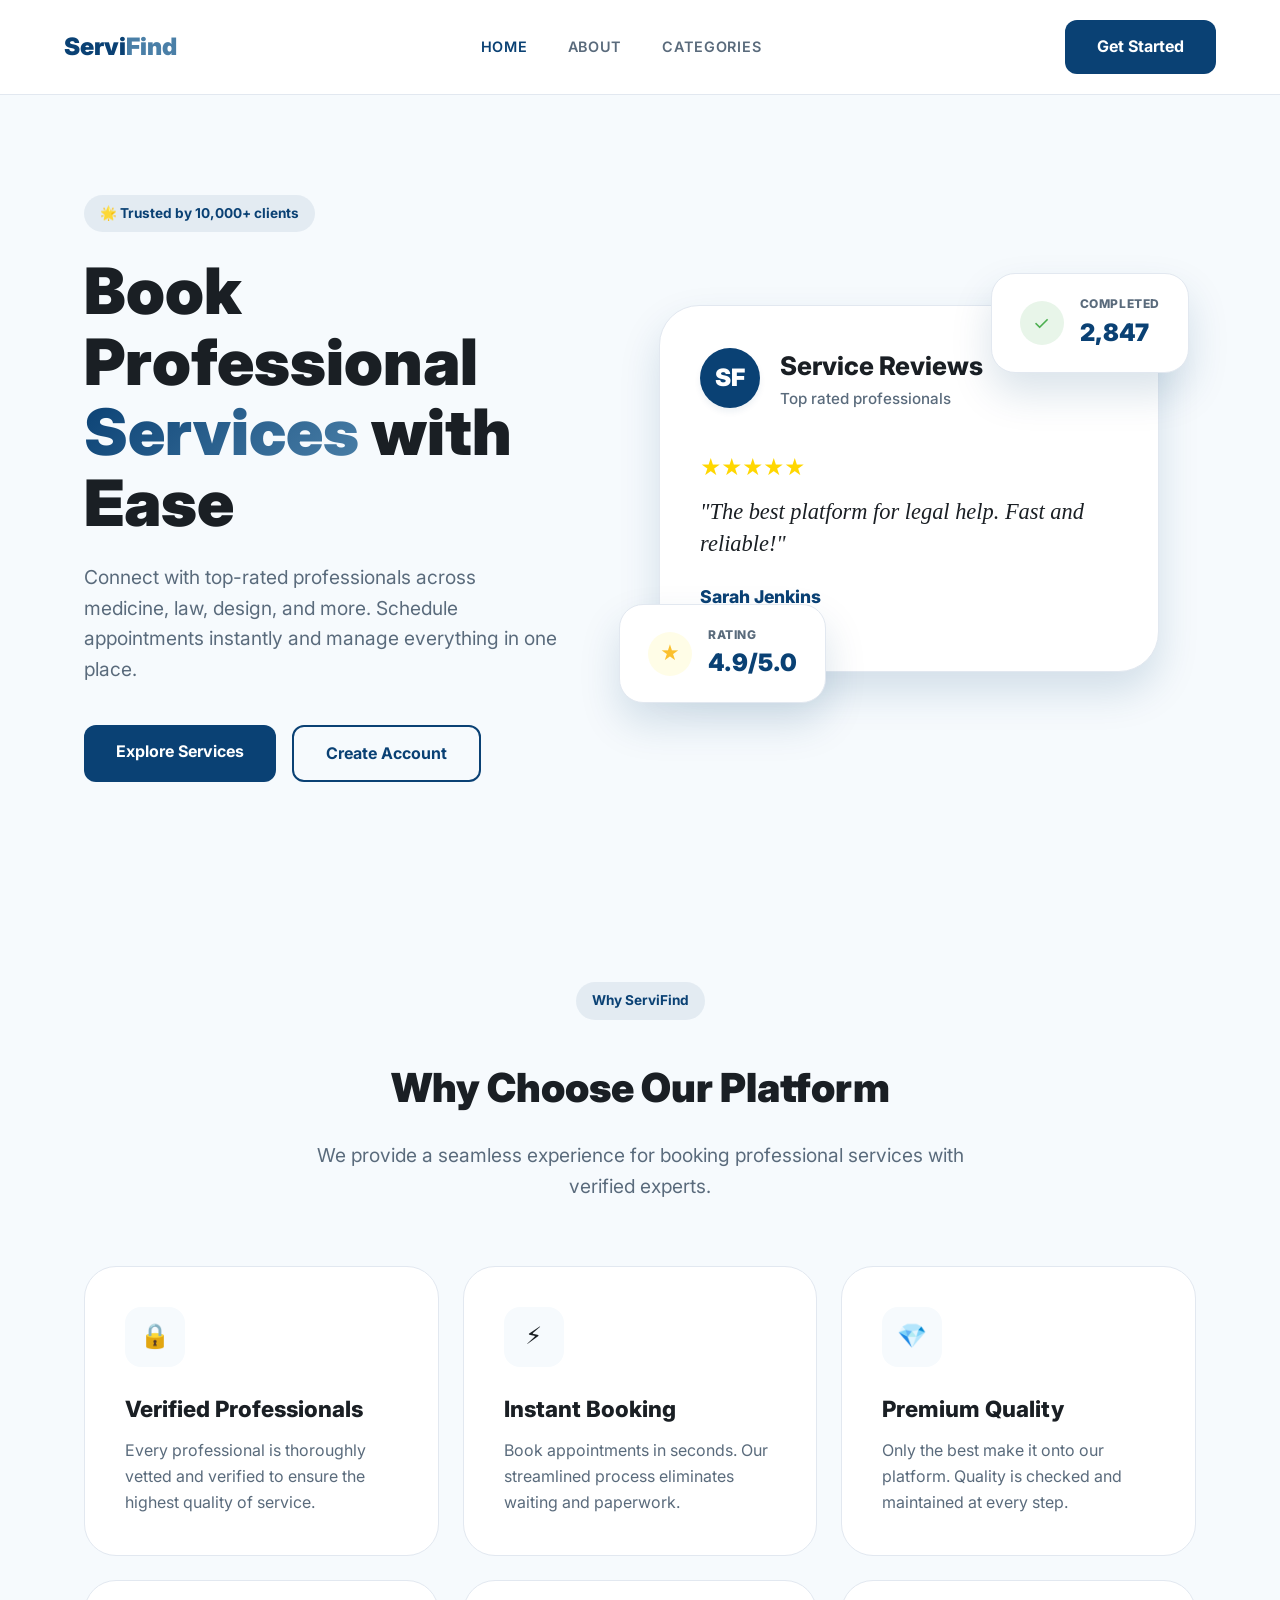
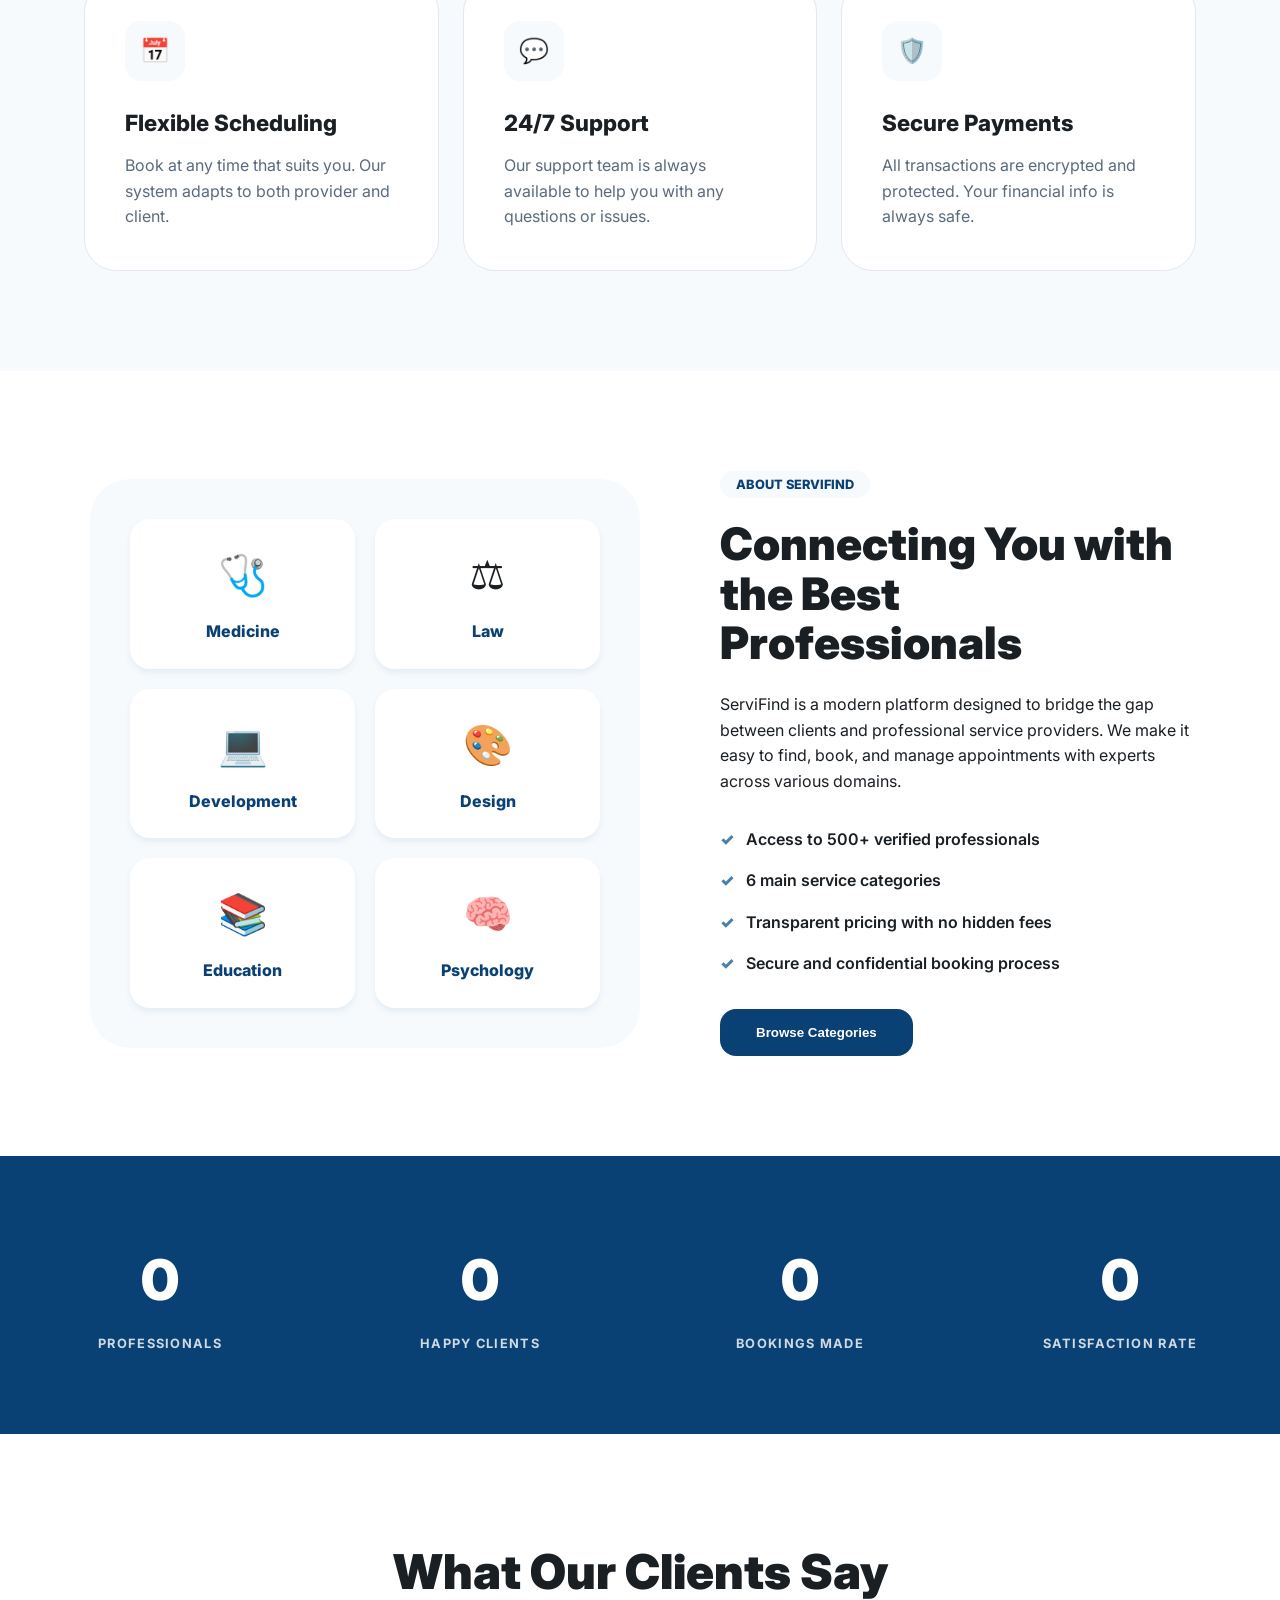
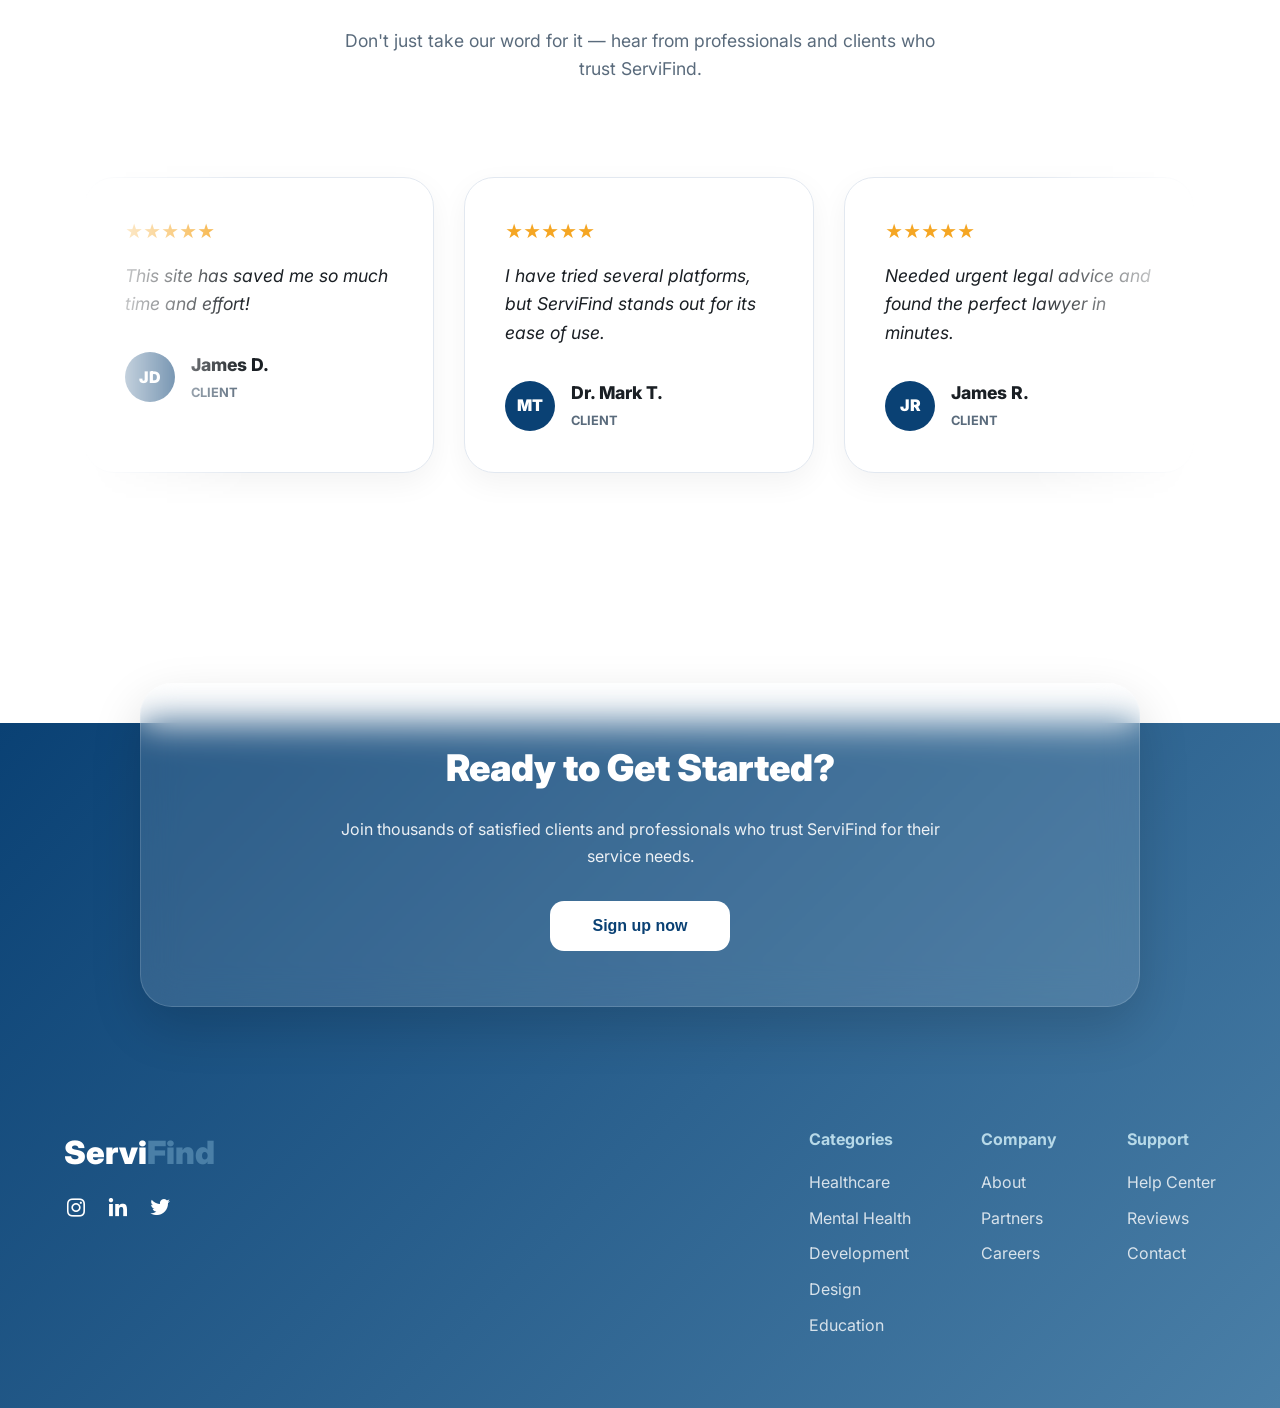
==== commit 3f2e5141: "update" ====
--- a/index.html
+++ b/index.html
@@ -5,7 +5,7 @@
     <meta charset="UTF-8">
     <meta name="viewport" content="width=device-width, initial-scale=1.0">
     <title>ServiFind | Professional Services</title>
-    <link rel="stylesheet" href="css/main.css">
+    <link rel="stylesheet" href="style/main.css">
     <link href="https://fonts.googleapis.com/css2?family=Inter:wght@400;500;600;700;800;900&display=swap"
         rel="stylesheet">
     <link href='https://unpkg.com/boxicons@2.1.4/css/boxicons.min.css' rel='stylesheet'>
@@ -20,7 +20,7 @@
                 <a href="#about">About</a>
                 <a href="#categories">Categories</a>
             </nav>
-            <a href="html/logRegister.html" class="btn">Get Started</a>
+            <a href="content/logRegister.html" class="btn">Get Started</a>
         </div>
     </header>
 
@@ -32,8 +32,8 @@
                 <p class="desc">Connect with top-rated professionals across medicine, law, design, and more.
                     Schedule appointments instantly and manage everything in one place.</p>
                 <div class="hero-actions">
-                    <a href="html/cat.html" class="btn">Explore Services</a>
-                    <a href="html/logRegister.html" class="btn-outline">Create Account</a>
+                    <a href="content/cat.html" class="btn">Explore Services</a>
+                    <a href="content/logRegister.html" class="btn-outline">Create Account</a>
                 </div>
             </div>
 
@@ -371,7 +371,7 @@
         </div>
     </footer>
 
-    <script src="JavaScript/mainPage.js"></script>
+    <script src="javascript/mainPage.js"></script>
 </body>
 
 </html>
--- a/style/main.css
+++ b/style/main.css
@@ -0,0 +1,800 @@
+:root {
+    --primary: #0A4174;
+    --primary-hover: #08315a;
+    --accent: #4A7FA7;
+    --accent-light: #B7D9E8;
+    --light-bg: #F6FAFD;
+    --text-dark: #1A1F24;
+    --text-muted: #5A6B7C;
+    --white: #ffffff;
+    --border: #E2E8F0;
+    --shadow-md: 0 4px 6px rgba(10, 65, 116, 0.07);
+    --shadow-lg: 0 10px 25px rgba(10, 65, 116, 0.1);
+    --shadow-xl: 0 20px 40px rgba(10, 65, 116, 0.15);
+    --radius-md: 12px;
+    --radius-lg: 16px;
+    --transition: all 0.3s cubic-bezier(0.4, 0, 0.2, 1);
+}
+
+* {
+    margin: 0;
+    padding: 0;
+    box-sizing: border-box;
+}
+
+body {
+    font-family: 'Inter', system-ui, -apple-system, sans-serif;
+    color: var(--text-dark);
+    background-color: var(--white);
+    line-height: 1.6;
+    overflow-x: hidden;
+}
+
+.container {
+    width: 90%;
+    max-width: 1200px;
+    margin: 0 auto;
+    padding: 0 20px;
+}
+
+.section {
+    padding: 100px 0;
+}
+
+
+header {
+    position: sticky;
+    top: 0;
+    background: rgba(255, 255, 255, 0.95);
+    backdrop-filter: blur(10px);
+    border-bottom: 1px solid var(--border);
+    z-index: 1000;
+}
+
+.headerCont {
+    display: flex;
+    align-items: center;
+    justify-content: space-between;
+    padding: 20px 0;
+}
+
+.logo {
+    font-size: 1.5rem;
+    font-weight: 900;
+    color: var(--primary);
+    text-decoration: none;
+}
+
+.logo span {
+    color: var(--accent);
+}
+
+nav {
+    display: flex;
+    gap: 40px;
+}
+
+nav a {
+    text-decoration: none;
+    color: var(--text-muted);
+    font-weight: 600;
+    font-size: 0.9rem;
+    text-transform: uppercase;
+    letter-spacing: 0.05em;
+    transition: var(--transition);
+}
+
+nav a:hover,
+nav a.active {
+    color: var(--primary);
+}
+
+
+.btn {
+    text-decoration: none;
+    background: var(--primary);
+    color: var(--white);
+    padding: 14px 32px;
+    border-radius: var(--radius-md);
+    font-weight: 700;
+    transition: var(--transition);
+    border: none;
+    cursor: pointer;
+    display: inline-block;
+}
+
+.btn:hover {
+    background: var(--primary-hover);
+    transform: translateY(-2px);
+    box-shadow: var(--shadow-lg);
+}
+
+.btn-outline {
+    text-decoration: none;
+    background: transparent;
+    color: var(--primary);
+    padding: 14px 32px;
+    border-radius: var(--radius-md);
+    font-weight: 700;
+    border: 2px solid var(--primary);
+    transition: var(--transition);
+    display: inline-block;
+}
+
+.btn-outline:hover {
+    background: var(--light-bg);
+    transform: translateY(-2px);
+}
+
+
+.hero {
+    background-color: var(--light-bg);
+    position: relative;
+    overflow: hidden;
+}
+
+.hero-cont {
+    display: flex;
+    justify-content: space-between;
+    align-items: center;
+    gap: 60px;
+}
+
+.hero-left {
+    flex: 1;
+    max-width: 600px;
+}
+
+.trust-badge {
+    display: inline-block;
+    padding: 8px 16px;
+    background: rgba(10, 65, 116, 0.08);
+    color: var(--primary);
+    border-radius: 50px;
+    font-weight: 700;
+    font-size: 0.85rem;
+    margin-bottom: 24px;
+}
+
+.hero-title {
+    font-size: clamp(2.5rem, 5vw, 4.2rem);
+    font-weight: 900;
+    line-height: 1.1;
+    margin-bottom: 24px;
+    color: var(--text-dark);
+}
+
+.hero-title span {
+    background: linear-gradient(135deg, var(--primary), var(--accent));
+    background-clip: text;
+    -webkit-background-clip: text;
+    -webkit-text-fill-color: transparent;
+}
+
+.desc {
+    font-size: 1.2rem;
+    color: var(--text-muted);
+    margin-bottom: 40px;
+}
+
+.hero-actions {
+    display: flex;
+    gap: 16px;
+}
+
+
+.right {
+    flex: 1.2;
+    display: flex;
+    justify-content: center;
+}
+
+.dashboard-wrapper {
+    position: relative;
+    width: 100%;
+    max-width: 500px;
+    height: 450px;
+    display: flex;
+    align-items: center;
+}
+
+.main-review-card {
+    background: var(--white);
+    padding: 40px;
+    border-radius: 40px;
+    box-shadow: var(--shadow-xl);
+    border: 1px solid var(--border);
+    width: 100%;
+    z-index: 5;
+    position: relative;
+}
+
+.card-header {
+    display: flex;
+    align-items: center;
+    gap: 20px;
+    margin-bottom: 40px;
+}
+
+.user-avatar {
+    width: 60px;
+    height: 60px;
+    background: var(--primary);
+    color: white;
+    border-radius: 50%;
+    display: flex;
+    align-items: center;
+    justify-content: center;
+    font-weight: 900;
+    font-size: 1.5rem;
+    box-shadow: var(--shadow-md);
+}
+
+.card-header h3 {
+    font-size: 1.6rem;
+    font-weight: 800;
+    margin: 0;
+}
+
+.card-header p {
+    color: var(--text-muted);
+    font-size: 0.95rem;
+    font-weight: 500;
+}
+
+.review-display {
+    position: relative;
+    height: 180px;
+}
+
+.single-review {
+    position: absolute;
+    top: 0;
+    left: 0;
+    width: 100%;
+    opacity: 0;
+    transform: translateY(20px);
+    transition: all 0.6s cubic-bezier(0.16, 1, 0.3, 1);
+    pointer-events: none;
+}
+
+.single-review.active {
+    opacity: 1;
+    transform: translateY(0);
+    pointer-events: auto;
+}
+
+.single-review .stars {
+    color: #FFD700;
+    font-size: 1.3rem;
+    margin-bottom: 12px;
+}
+
+.single-review p {
+    font-size: 1.4rem;
+    color: var(--text-dark);
+    font-style: italic;
+    margin-bottom: 24px;
+    line-height: 1.4;
+    font-family: serif;
+}
+
+.single-review .author {
+    font-weight: 800;
+    font-size: 1.1rem;
+    color: var(--primary);
+}
+
+.floating-badge {
+    position: absolute;
+    background: white;
+    padding: 20px 28px;
+    border-radius: 24px;
+    box-shadow: var(--shadow-xl);
+    display: flex;
+    align-items: center;
+    gap: 16px;
+    z-index: 10;
+    border: 1px solid var(--border);
+}
+
+.badge-top {
+    top: 10px;
+    right: -30px;
+    animation: float 5s ease-in-out infinite;
+}
+
+.badge-bottom {
+    bottom: 10px;
+    left: -40px;
+    animation: float 5s ease-in-out infinite reverse;
+}
+
+.badge-label {
+    display: block;
+    font-size: 0.75rem;
+    color: var(--text-muted);
+    text-transform: uppercase;
+    font-weight: 800;
+    letter-spacing: 0.05em;
+}
+
+.badge-value {
+    display: block;
+    font-weight: 900;
+    font-size: 1.5rem;
+    color: var(--primary);
+}
+
+.check-icon,
+.star-icon {
+    width: 44px;
+    height: 44px;
+    border-radius: 50%;
+    display: flex;
+    align-items: center;
+    justify-content: center;
+    font-size: 1.2rem;
+    flex-shrink: 0;
+}
+
+.check-icon {
+    background: #E8F5E9;
+    color: #4CAF50;
+}
+
+.star-icon {
+    background: #FFFDE7;
+    color: #FBC02D;
+}
+
+@keyframes float {
+
+    0%,
+    100% {
+        transform: translateY(0);
+    }
+
+    50% {
+        transform: translateY(-15px);
+    }
+}
+
+.section2 {
+    background-color: var(--light-bg);
+}
+
+.text {
+    max-width: 700px;
+    margin: 0 auto 64px auto;
+    text-align: center;
+}
+
+.text h2 {
+    font-size: 2.5rem;
+    font-weight: 900;
+    margin: 12px 0 20px;
+}
+
+.features {
+    display: grid;
+    grid-template-columns: repeat(auto-fit, minmax(300px, 1fr));
+    gap: 24px;
+}
+
+.feature-card {
+    background: var(--white);
+    padding: 40px;
+    border-radius: 32px;
+    border: 1px solid var(--border);
+    transition: var(--transition);
+    position: relative;
+    overflow: hidden;
+}
+
+.feature-card:hover {
+    transform: translateY(-8px);
+    box-shadow: var(--shadow-lg);
+    border-color: var(--accent-light);
+}
+
+.feature-icon {
+    width: 60px;
+    height: 60px;
+    background: var(--light-bg);
+    border-radius: 16px;
+    display: flex;
+    align-items: center;
+    justify-content: center;
+    font-size: 1.5rem;
+    margin-bottom: 24px;
+}
+
+.feature-card h3 {
+    font-size: 1.4rem;
+    font-weight: 800;
+    margin-bottom: 12px;
+}
+
+.feature-card p {
+    color: var(--text-muted);
+    line-height: 1.6;
+}
+
+
+.contenumain {
+    display: flex;
+    align-items: center;
+    gap: 80px;
+    max-width: 1100px;
+    margin: 0 auto;
+}
+
+.contenugauche {
+    flex: 1;
+    display: grid;
+    grid-template-columns: repeat(2, 1fr);
+    gap: 20px;
+    background: var(--light-bg);
+    padding: 40px;
+    border-radius: 40px;
+}
+
+.icon {
+    background: white;
+    padding: 24px;
+    border-radius: 20px;
+    text-align: center;
+    transition: var(--transition);
+    cursor: pointer;
+    box-shadow: var(--shadow-md);
+}
+
+.icon:hover {
+    transform: translateY(-10px) rotate(2deg);
+    box-shadow: var(--shadow-lg);
+}
+
+.icon .icon-img {
+    font-size: 2.5rem;
+    margin-bottom: 12px;
+}
+
+.icon p {
+    font-weight: 800;
+    color: var(--primary);
+}
+
+.descrip {
+    flex: 1;
+}
+
+.aboutser {
+    background: var(--light-bg);
+    color: var(--primary);
+    padding: 6px 16px;
+    border-radius: 50px;
+    font-size: 0.8rem;
+    font-weight: 800;
+    text-transform: uppercase;
+}
+
+.descrip h2 {
+    font-size: 2.8rem;
+    font-weight: 900;
+    margin: 24px 0;
+    line-height: 1.1;
+}
+
+.featuresserf {
+    list-style: none;
+    margin: 32px 0;
+}
+
+.featuresserf li {
+    display: flex;
+    align-items: center;
+    gap: 12px;
+    margin-bottom: 16px;
+    font-weight: 600;
+    color: var(--text-dark);
+}
+
+.featuresserf li span {
+    color: var(--accent);
+    font-weight: 900;
+}
+
+.btnbrowse {
+    background: var(--primary);
+    color: white;
+    border: none;
+    padding: 16px 36px;
+    border-radius: 16px;
+    font-weight: 800;
+    cursor: pointer;
+    transition: var(--transition);
+}
+
+.btnbrowse:hover {
+    background: var(--primary-hover);
+    transform: translateY(-3px);
+}
+
+
+.contenumn {
+    background: var(--primary);
+    color: white;
+    padding: 80px 0;
+    display: flex;
+    justify-content: space-around;
+    align-items: center;
+    flex-wrap: wrap;
+}
+
+.counting {
+    text-align: center;
+    min-width: 200px;
+}
+
+.counting h2 {
+    font-size: 3.5rem;
+    font-weight: 900;
+    margin-bottom: 8px;
+}
+
+.counting p {
+    font-weight: 700;
+    opacity: 0.8;
+    text-transform: uppercase;
+    letter-spacing: 0.1em;
+    font-size: 0.8rem;
+}
+
+.reviews {
+    padding: 100px 0;
+    background: #fff;
+    text-align: center;
+}
+
+.reviews h2 {
+    font-size: 3rem;
+    font-weight: 900;
+    margin-bottom: 16px;
+}
+
+.subtitle {
+    color: var(--text-muted);
+    max-width: 600px;
+    margin: 0 auto 64px auto;
+    font-size: 1.1rem;
+}
+
+.slider {
+    width: 100%;
+    overflow: hidden;
+    position: relative;
+    padding: 20px 0;
+    mask-image: linear-gradient(to right, transparent, black 15%, black 85%, transparent);
+}
+
+.slide-track {
+    display: flex;
+    gap: 30px;
+    width: max-content;
+    animation: scroll 40s linear infinite;
+    padding: 10px 0;
+}
+
+.slide-track:hover {
+    animation-play-state: paused;
+}
+
+.review-card {
+    width: 350px;
+    background: var(--white);
+    border-radius: 30px;
+    padding: 40px;
+    box-shadow: 0 10px 30px rgba(0, 0, 0, 0.05);
+    text-align: left;
+    border: 1px solid var(--border);
+    flex-shrink: 0;
+}
+
+.review-card .stars {
+    color: #F5A623;
+    margin-bottom: 16px;
+    font-size: 1.1rem;
+}
+
+.review-card p {
+    font-size: 1.1rem;
+    color: var(--text-dark);
+    margin-bottom: 32px;
+    font-style: italic;
+    line-height: 1.6;
+}
+
+.user {
+    display: flex;
+    align-items: center;
+    gap: 16px;
+}
+
+.avatar {
+    width: 50px;
+    height: 50px;
+    background: var(--primary);
+    color: white;
+    border-radius: 50%;
+    display: flex;
+    align-items: center;
+    justify-content: center;
+    font-weight: 900;
+}
+
+.user div h4 {
+    font-weight: 800;
+    font-size: 1.1rem;
+    margin: 0;
+}
+
+.user div span {
+    font-size: 0.8rem;
+    color: var(--text-muted);
+    font-weight: 700;
+    text-transform: uppercase;
+}
+
+@keyframes scroll {
+    0% {
+        transform: translateX(0);
+    }
+
+    100% {
+        transform: translateX(-50%);
+    }
+}
+
+.footer {
+    background: linear-gradient(135deg, var(--primary), var(--accent));
+    color: white;
+    padding: 80px 0 60px;
+    position: relative;
+    margin-top: 120px;
+}
+
+.footer-container {
+    width: 90%;
+    max-width: 1200px;
+    margin: 0 auto;
+    position: relative;
+}
+
+.footer-cta {
+    position: relative;
+    margin: -120px auto 80px;
+
+    width: 100%;
+    max-width: 1000px;
+
+    background: rgba(255, 255, 255, 0.12);
+    backdrop-filter: blur(18px);
+
+    padding: 55px 40px;
+    border-radius: 32px;
+
+    text-align: center;
+
+    border: 1px solid rgba(255,255,255,0.15);
+    box-shadow: 0 20px 50px rgba(0,0,0,0.15);
+}
+
+.footer-cta h2 {
+    font-size: 2.3rem;
+    font-weight: 900;
+    margin-bottom: 18px;
+}
+
+.footer-cta p {
+    max-width: 650px;
+    margin: 0 auto 30px;
+    opacity: 0.9;
+    line-height: 1.7;
+}
+
+.cta-btn {
+    background: white;
+    color: var(--primary);
+    border: none;
+    padding: 16px 42px;
+    border-radius: 14px;
+    font-weight: 800;
+    font-size: 1rem;
+    cursor: pointer;
+    transition: var(--transition);
+}
+
+.cta-btn:hover {
+    transform: translateY(-3px);
+}
+
+.footer-content {
+    display: flex;
+    justify-content: space-between;
+    gap: 60px;
+    align-items: flex-start;
+
+    padding-top: 40px;
+}
+
+.footer-brand {
+    max-width: 300px;
+}
+
+.footer-brand .logo {
+    color: white;
+    font-size: 2rem;
+    margin-bottom: 18px;
+}
+
+.socials {
+    display: flex;
+    gap: 18px;
+    font-size: 1.5rem;
+}
+
+.footer-links {
+    display: flex;
+    gap: 70px;
+    flex-wrap: wrap;
+}
+
+.footer-links h4 {
+    margin-bottom: 18px;
+    color: var(--accent-light);
+}
+
+.footer-links a {
+    display: block;
+    color: rgba(255,255,255,0.8);
+    text-decoration: none;
+    margin-bottom: 10px;
+    transition: var(--transition);
+}
+
+.footer-links a:hover {
+    color: white;
+    transform: translateX(4px);
+}
+
+@media (max-width: 768px) {
+
+    .footer {
+        padding-top: 240px;
+    }
+
+    .footer-cta {
+        top: -150px;
+        padding: 40px 24px;
+    }
+
+    .footer-cta h2 {
+        font-size: 1.8rem;
+    }
+
+    .footer-content {
+        flex-direction: column;
+        align-items: center;
+        text-align: center;
+    }
+
+    .footer-links {
+        justify-content: center;
+        gap: 40px;
+    }
+
+    .socials {
+        justify-content: center;
+    }
+}
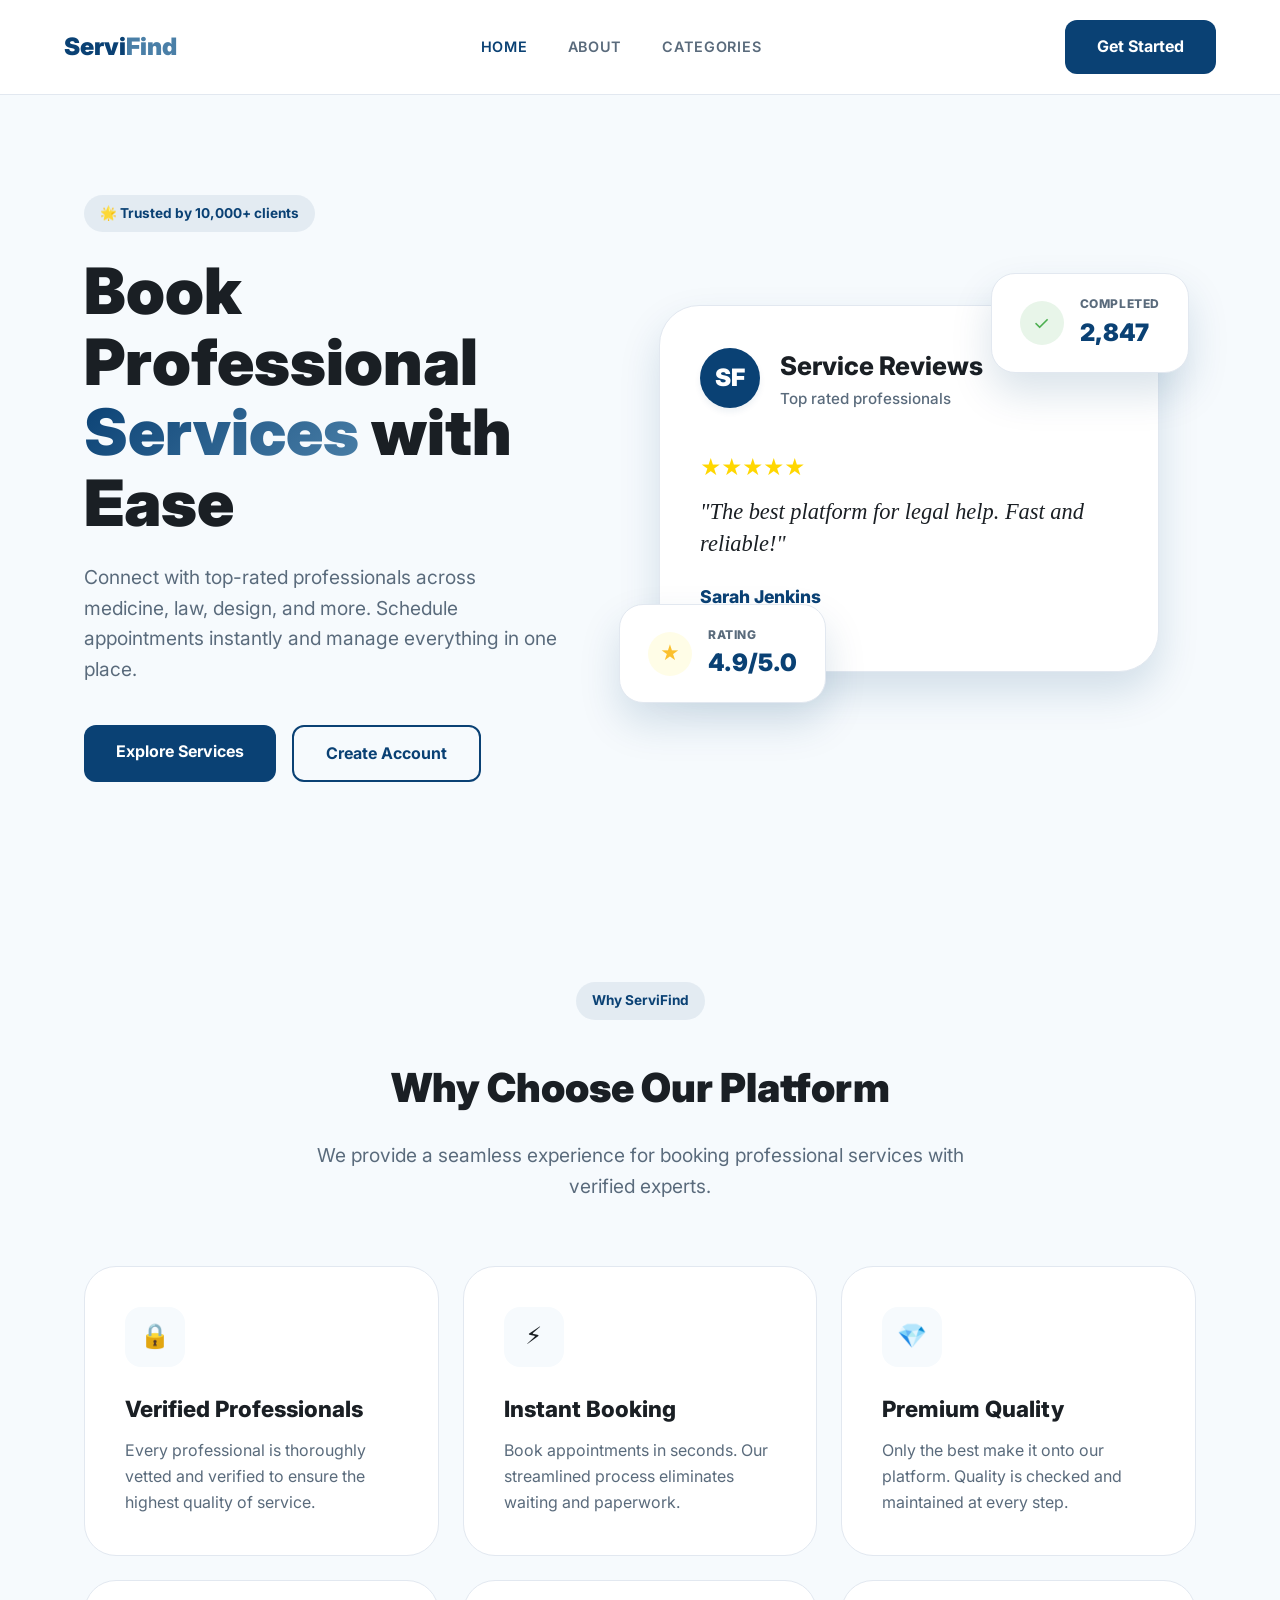
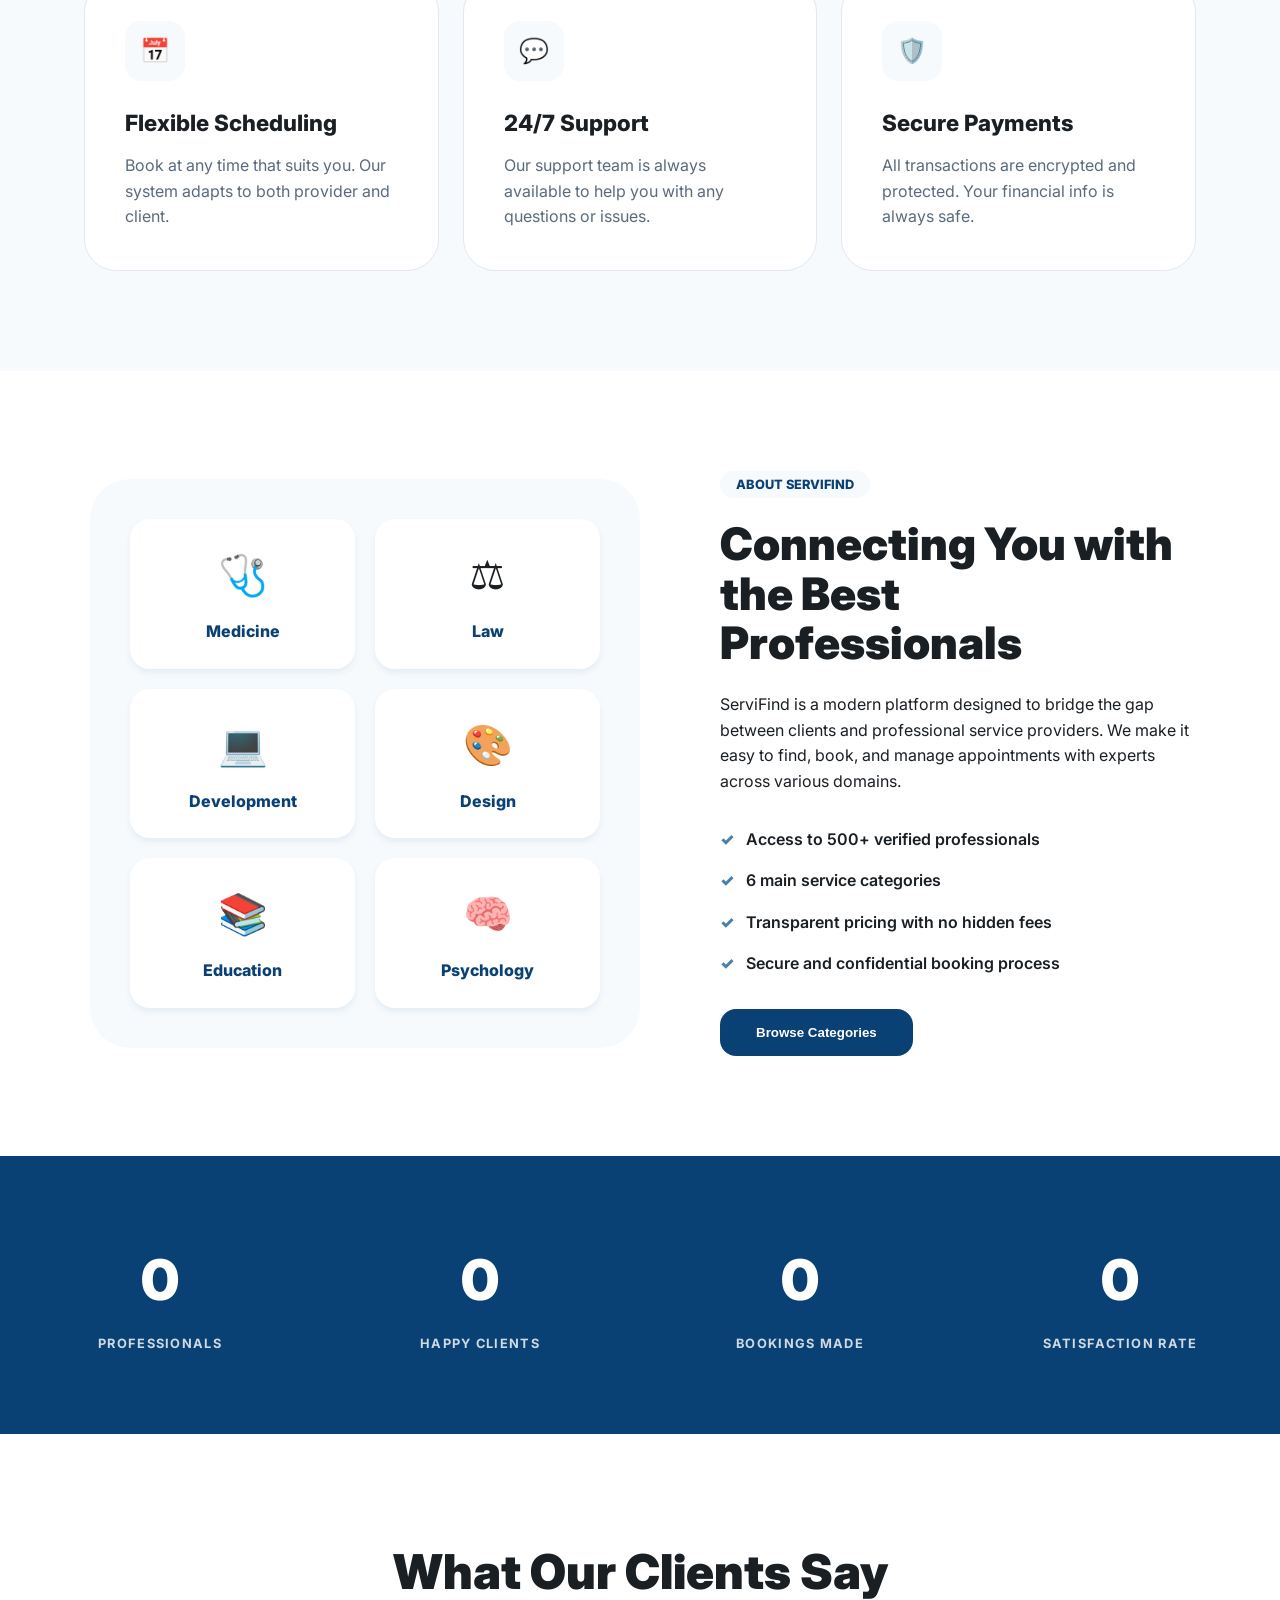
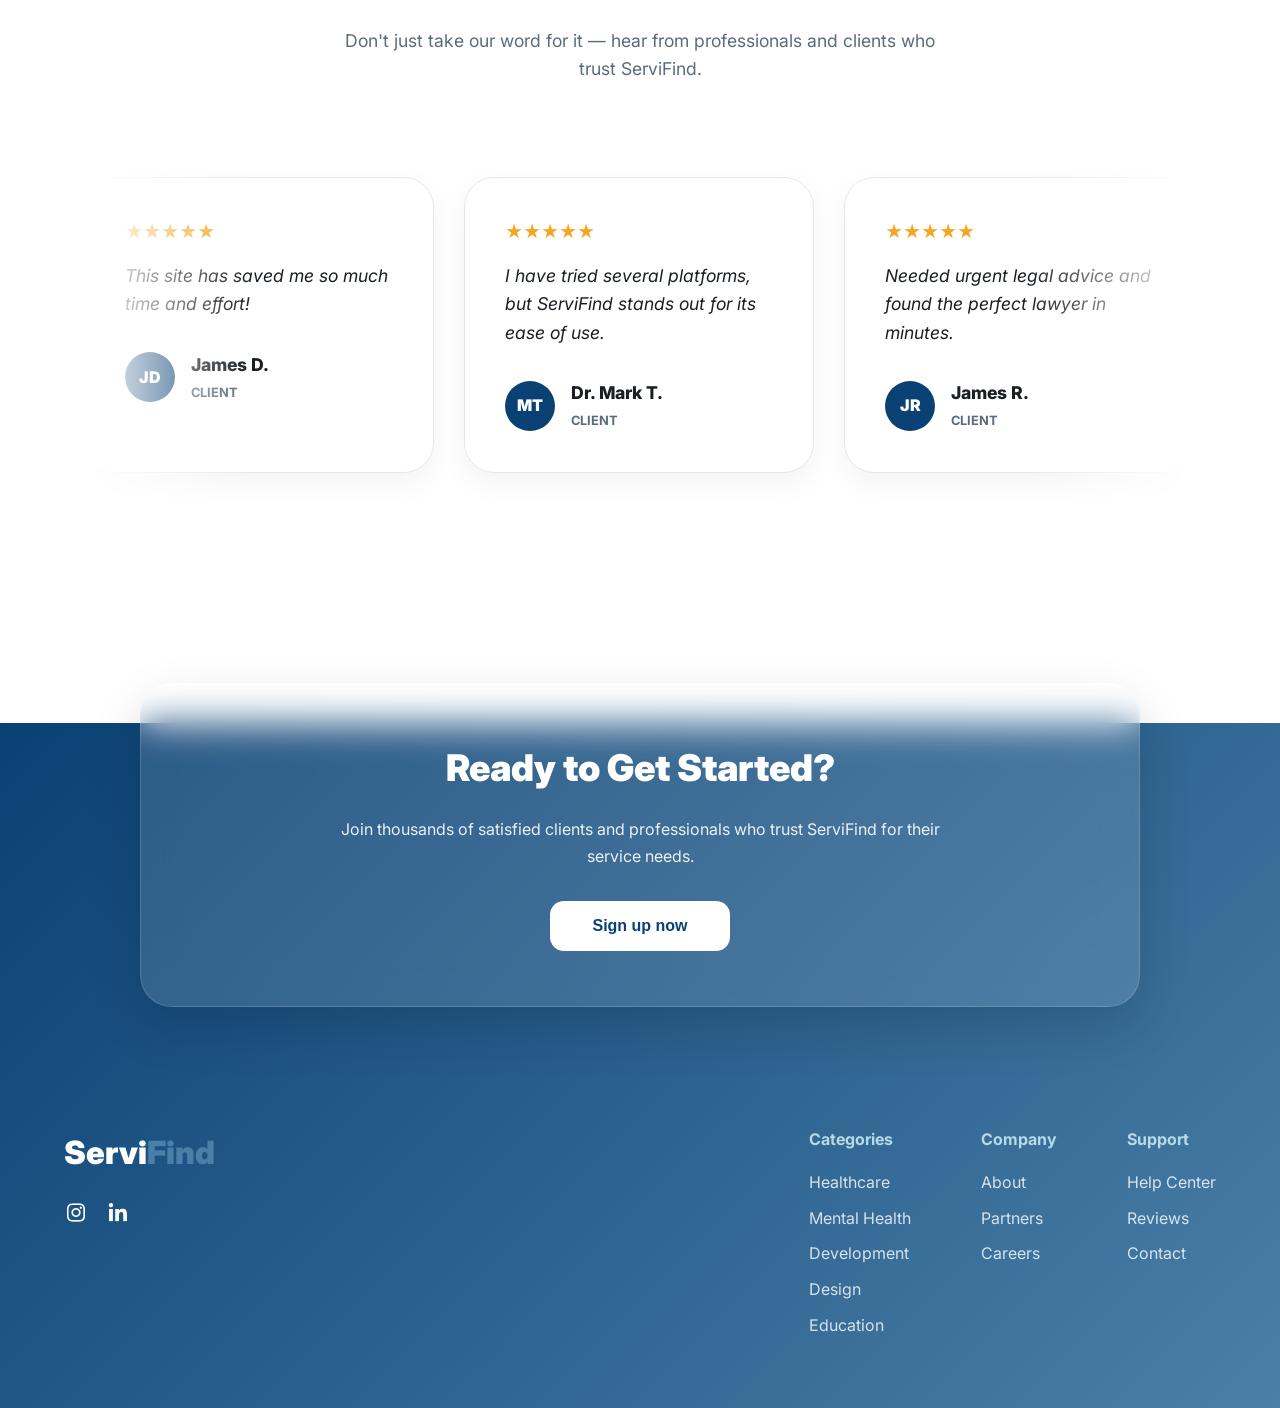
==== commit 848cde9c: "update" ====
--- a/index.html
+++ b/index.html
@@ -20,7 +20,11 @@
                 <a href="#about">About</a>
                 <a href="#categories">Categories</a>
             </nav>
+            <div class="menu-toggle" id="menuToggle">
+                ☰
+            </div>
             <a href="content/logRegister.html" class="btn">Get Started</a>
+            
         </div>
     </header>
 
@@ -337,9 +341,8 @@
                 <div class="footer-brand">
                     <h3 class="logo">Servi<span>Find</span></h3>
                     <div class="socials">
-                        <i class='bx bxl-instagram'></i>
-                        <i class='bx bxl-linkedin'></i>
-                        <i class='bx bxl-twitter'></i>
+                        <a href="https://www.instagram.com/meelax0?igsh=MXg4MzZ1Z2s4emlmOQ%3D%3D&utm_source=qr" target="_blank" style="color: white;"><i class='bx bxl-instagram'></i></a>
+                        <a href="https://www.linkedin.com/in/bouheraoua-rabah-32aa7838a?utm_source=share_via&utm_content=profile&utm_medium=member_ios" target="_blank" style="color: white;"><i class='bx bxl-linkedin'></i></a>
                     </div>
                 </div>
 
--- a/style/main.css
+++ b/style/main.css
@@ -797,4 +797,55 @@
     .socials {
         justify-content: center;
     }
+}
+.menu-toggle{
+    display:none;
+    font-size:2rem;
+    cursor:pointer;
+    color:var(--primary);
+}
+
+@media (max-width:768px){
+    .headerCont{
+        display:flex;
+        align-items:center;
+        justify-content:space-between;
+        flex-wrap:nowrap;
+    }
+
+    .btn{
+        display:none;
+    }
+
+    .menu-toggle{
+        display:block;
+        margin-left:auto;
+    }
+    nav{
+        display:none;
+        position:absolute;
+        top:80px;
+        right:20px;
+        background:white;
+        flex-direction:column;
+        padding:20px;
+        border-radius:16px;
+        box-shadow:0 10px 25px rgba(0,0,0,0.1);
+        gap:20px;
+    }
+
+    nav.active{
+        display:flex;
+    }
+}
+@media (max-width:768px){
+
+    .right{
+        display:none;
+    }
+
+    .reviews{
+        display:none;
+    }
+
 }
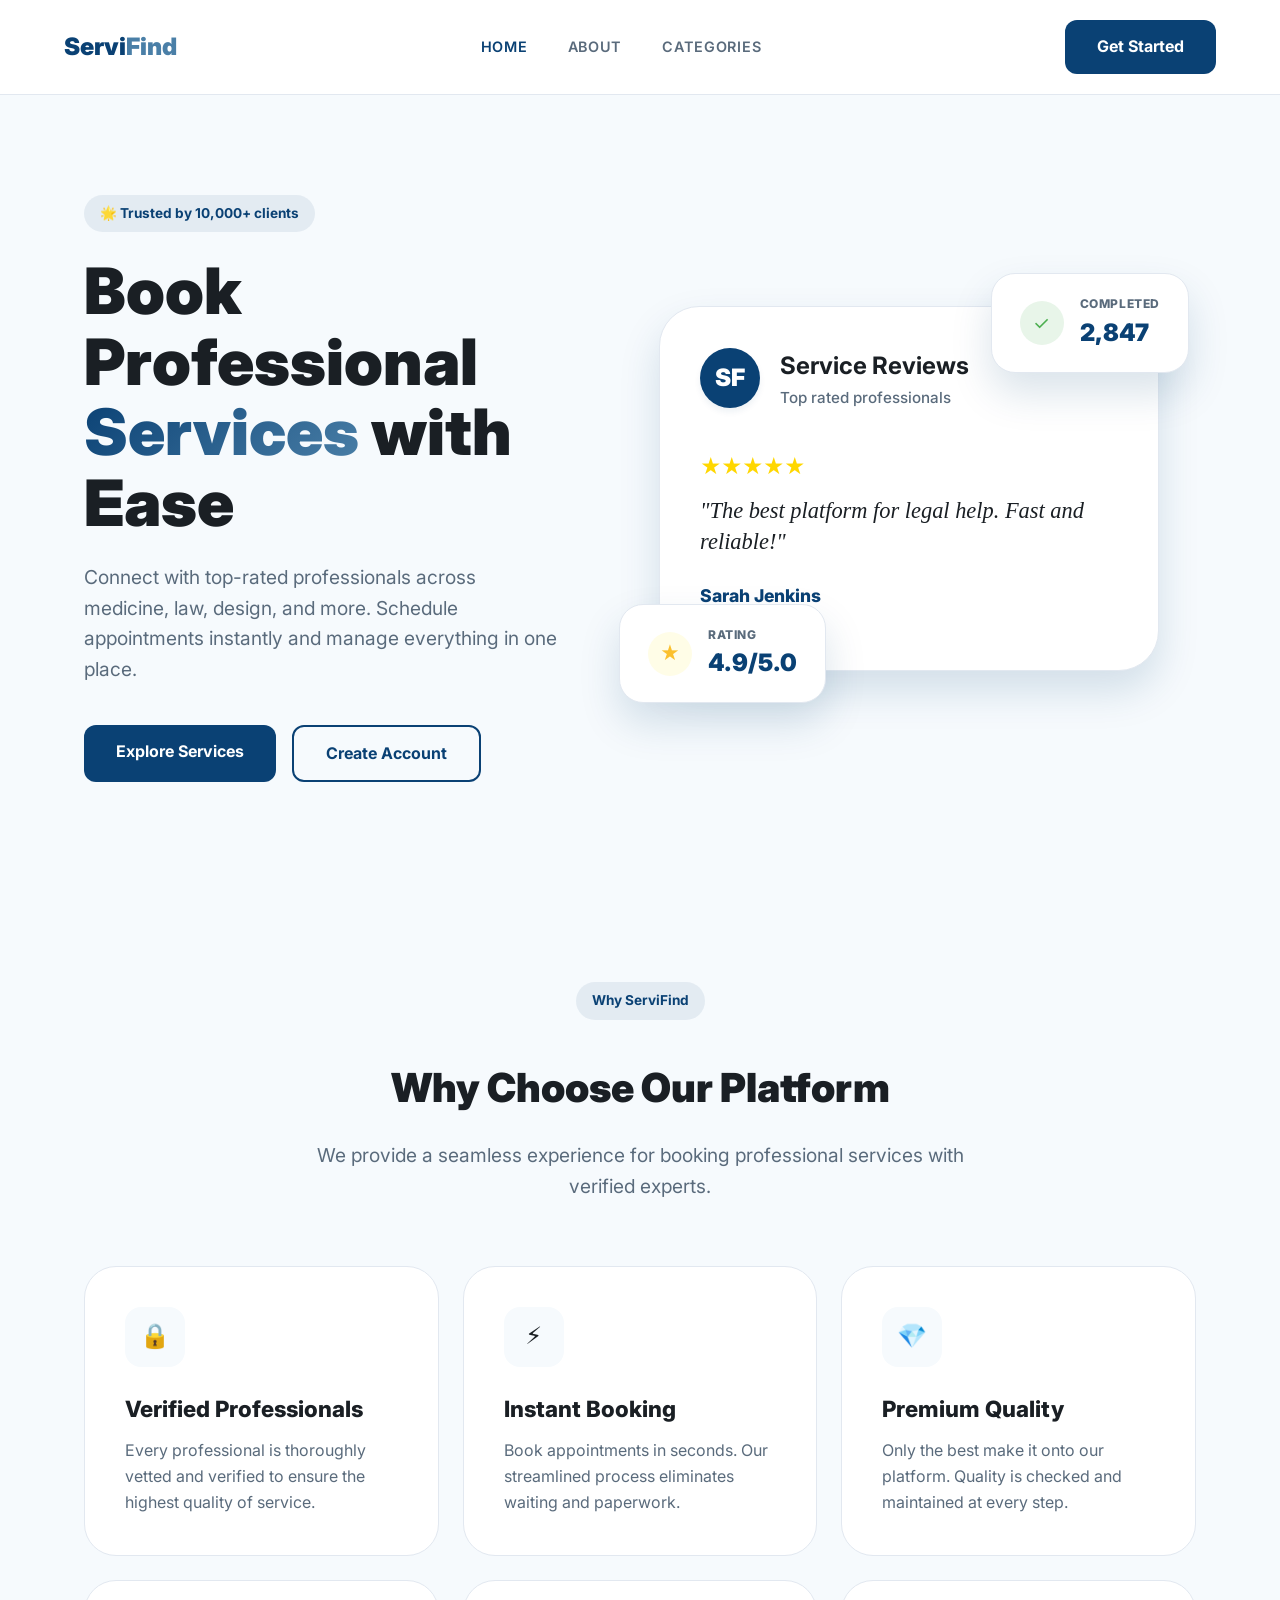
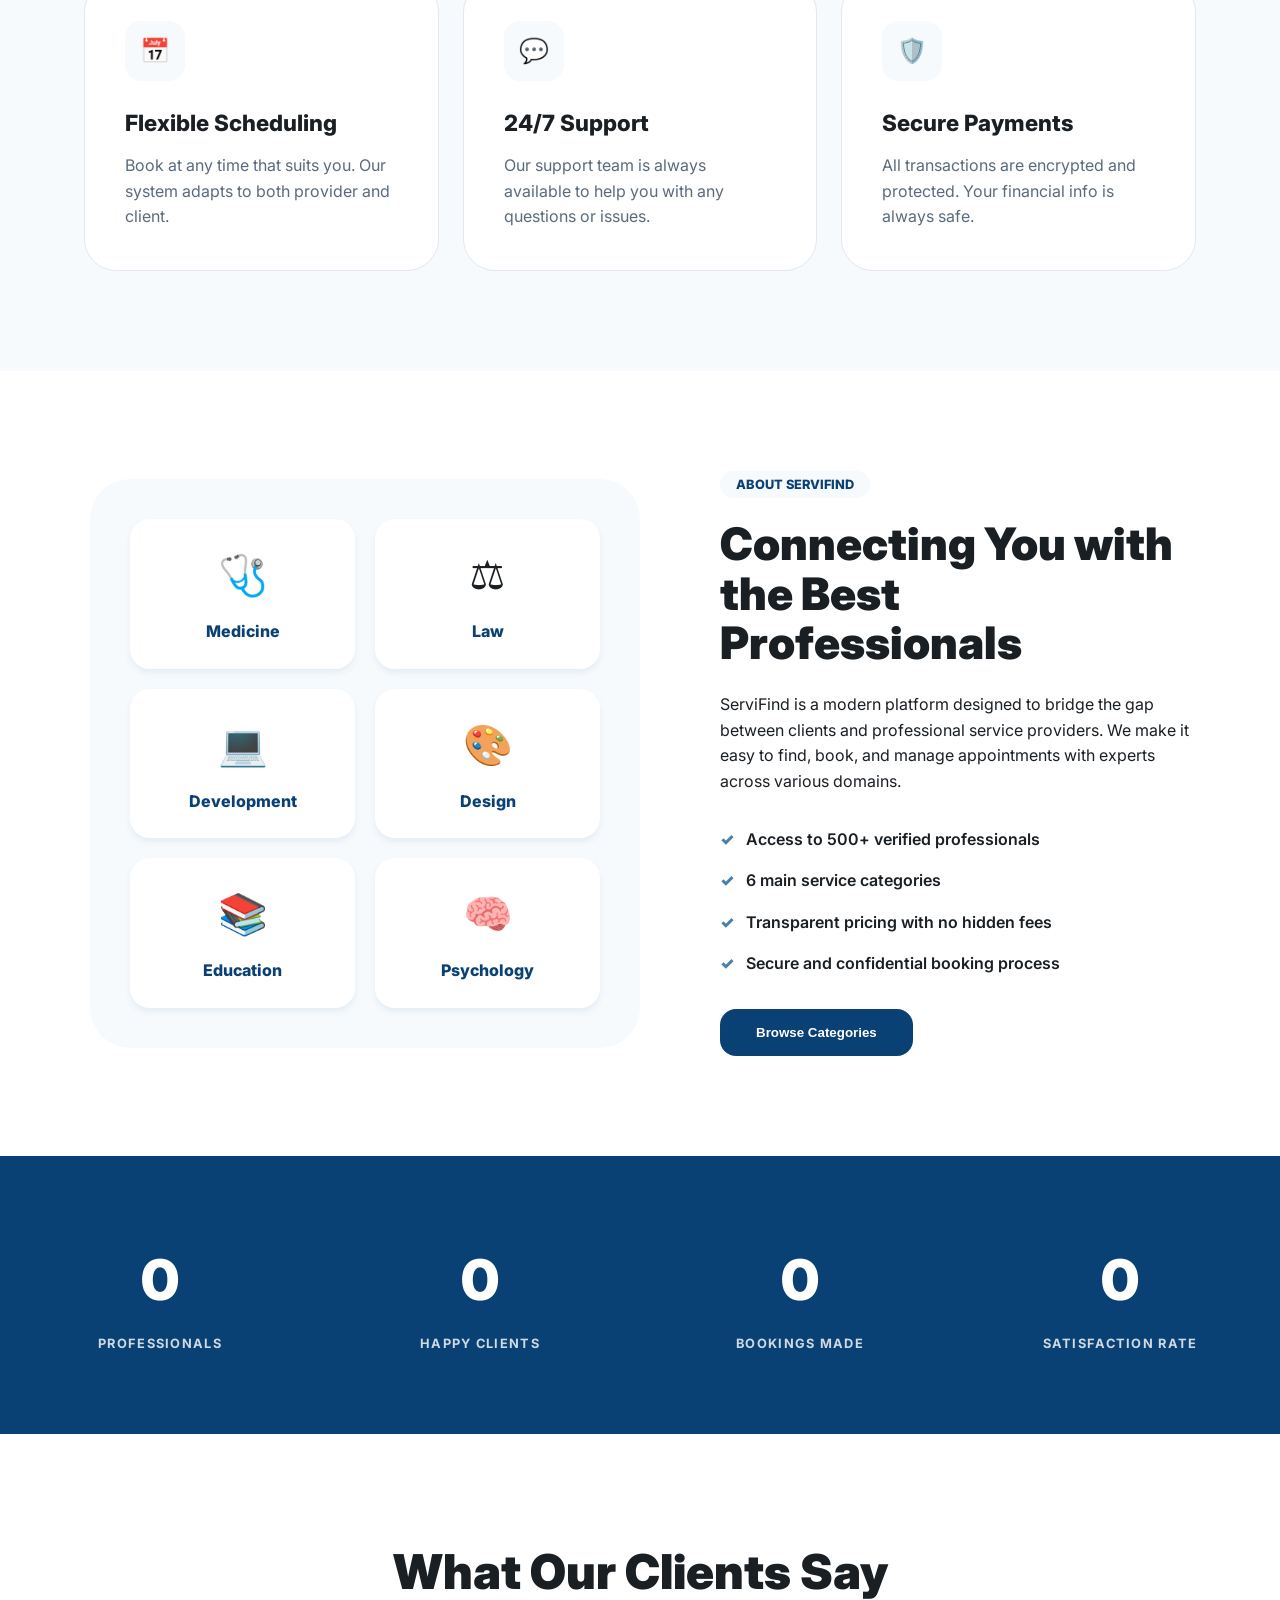
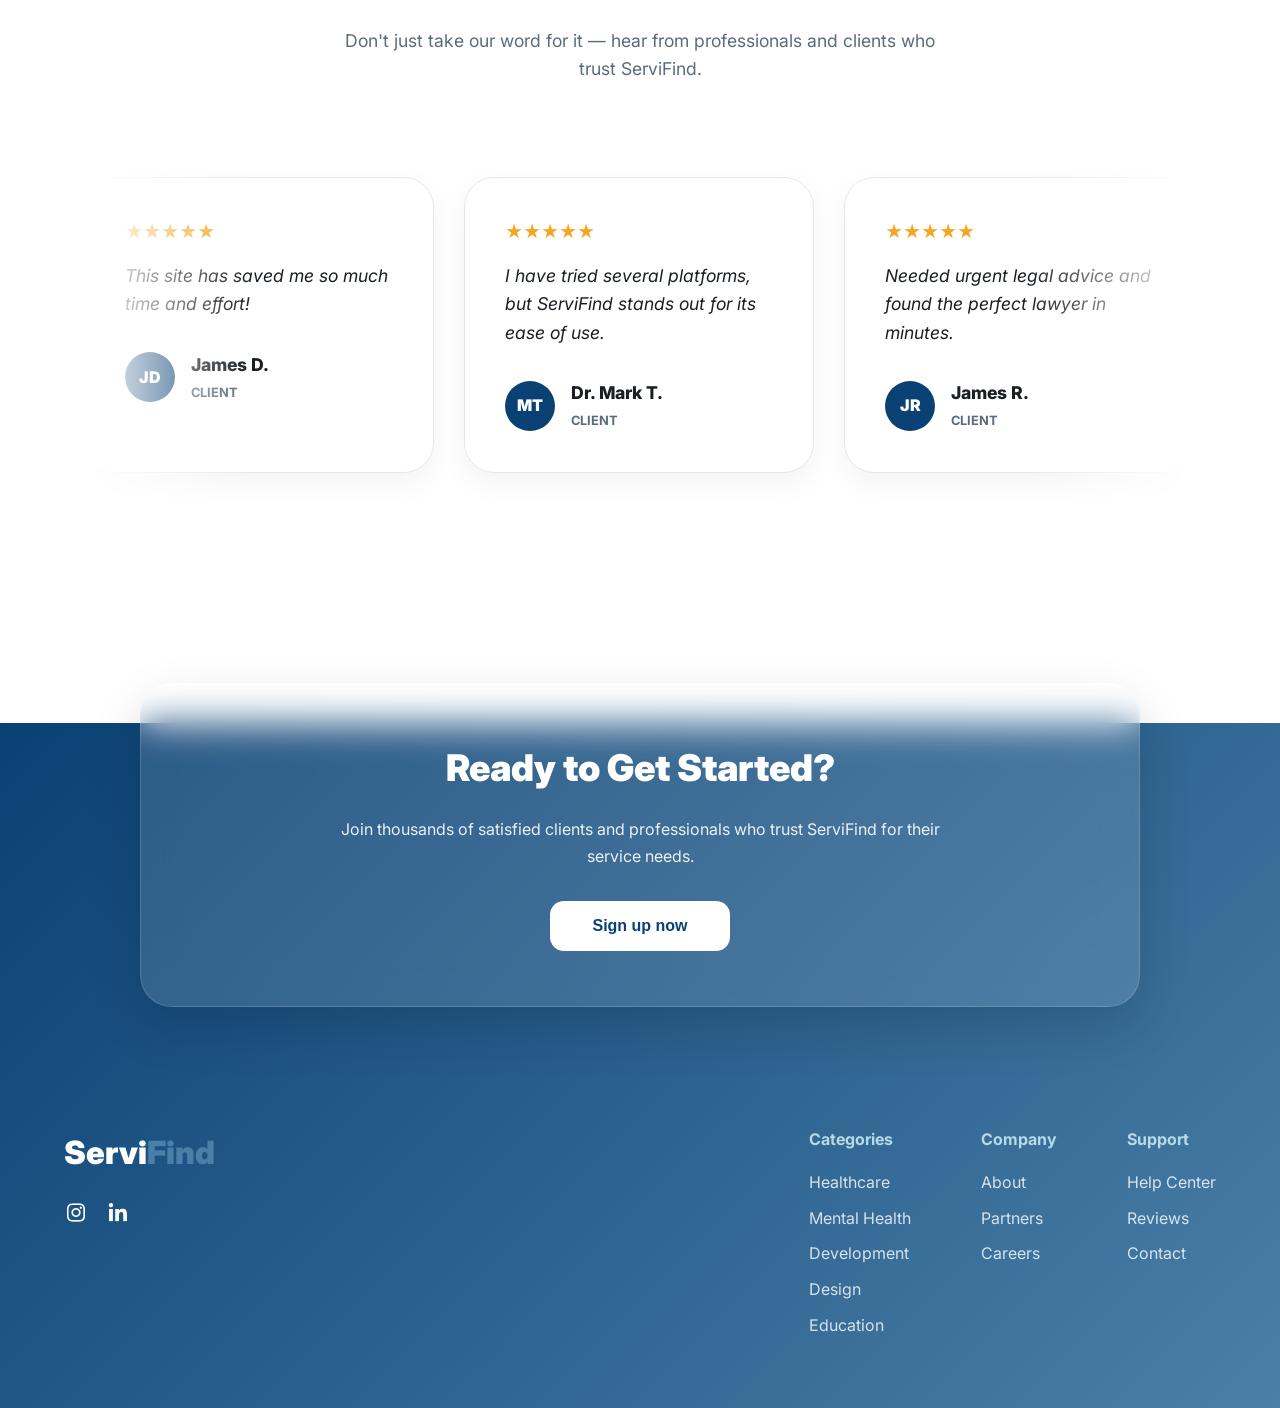
==== commit 84738e5c: "quick w3c verification" ====
--- a/index.html
+++ b/index.html
@@ -55,7 +55,7 @@
                         <div class="card-header">
                             <div class="user-avatar">SF</div>
                             <div>
-                                <h3>Service Reviews</h3>
+                                <h2>Service Reviews</h2>
                                 <p>Top rated professionals</p>
                             </div>
                         </div>
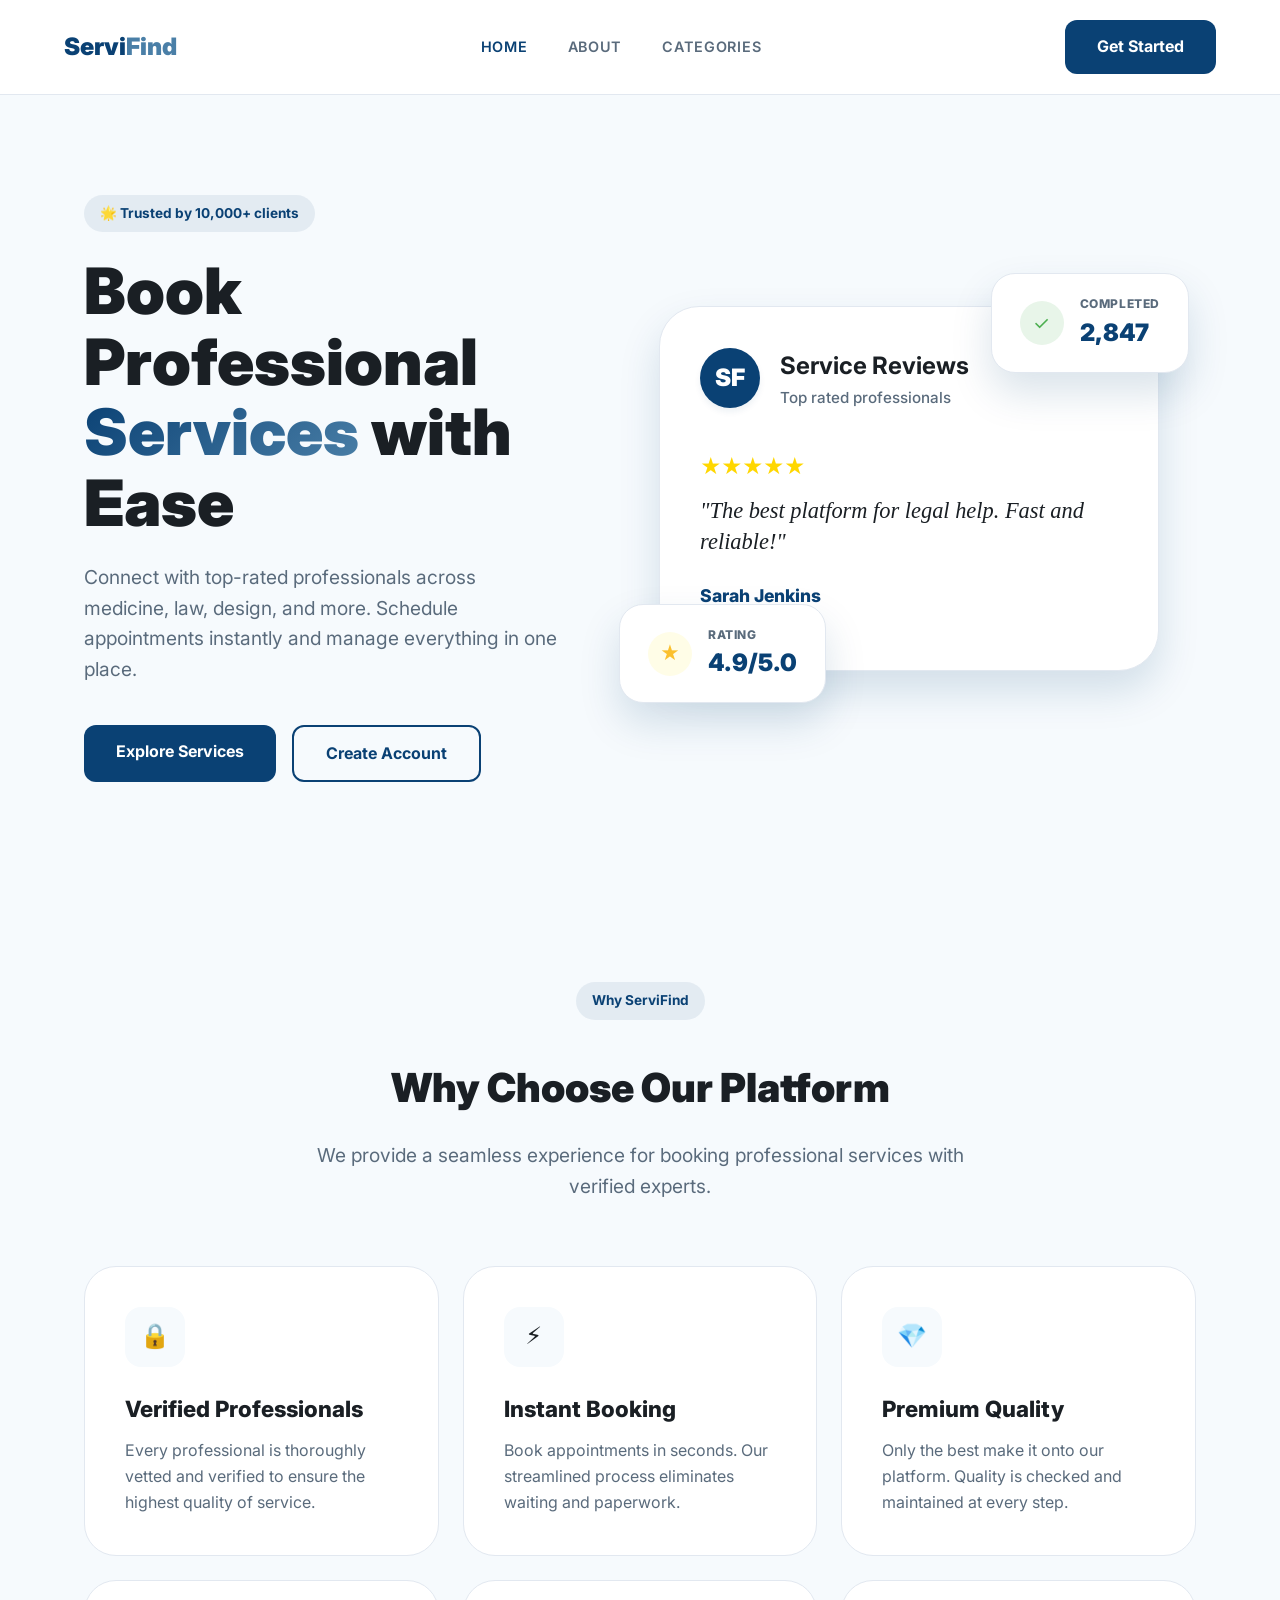
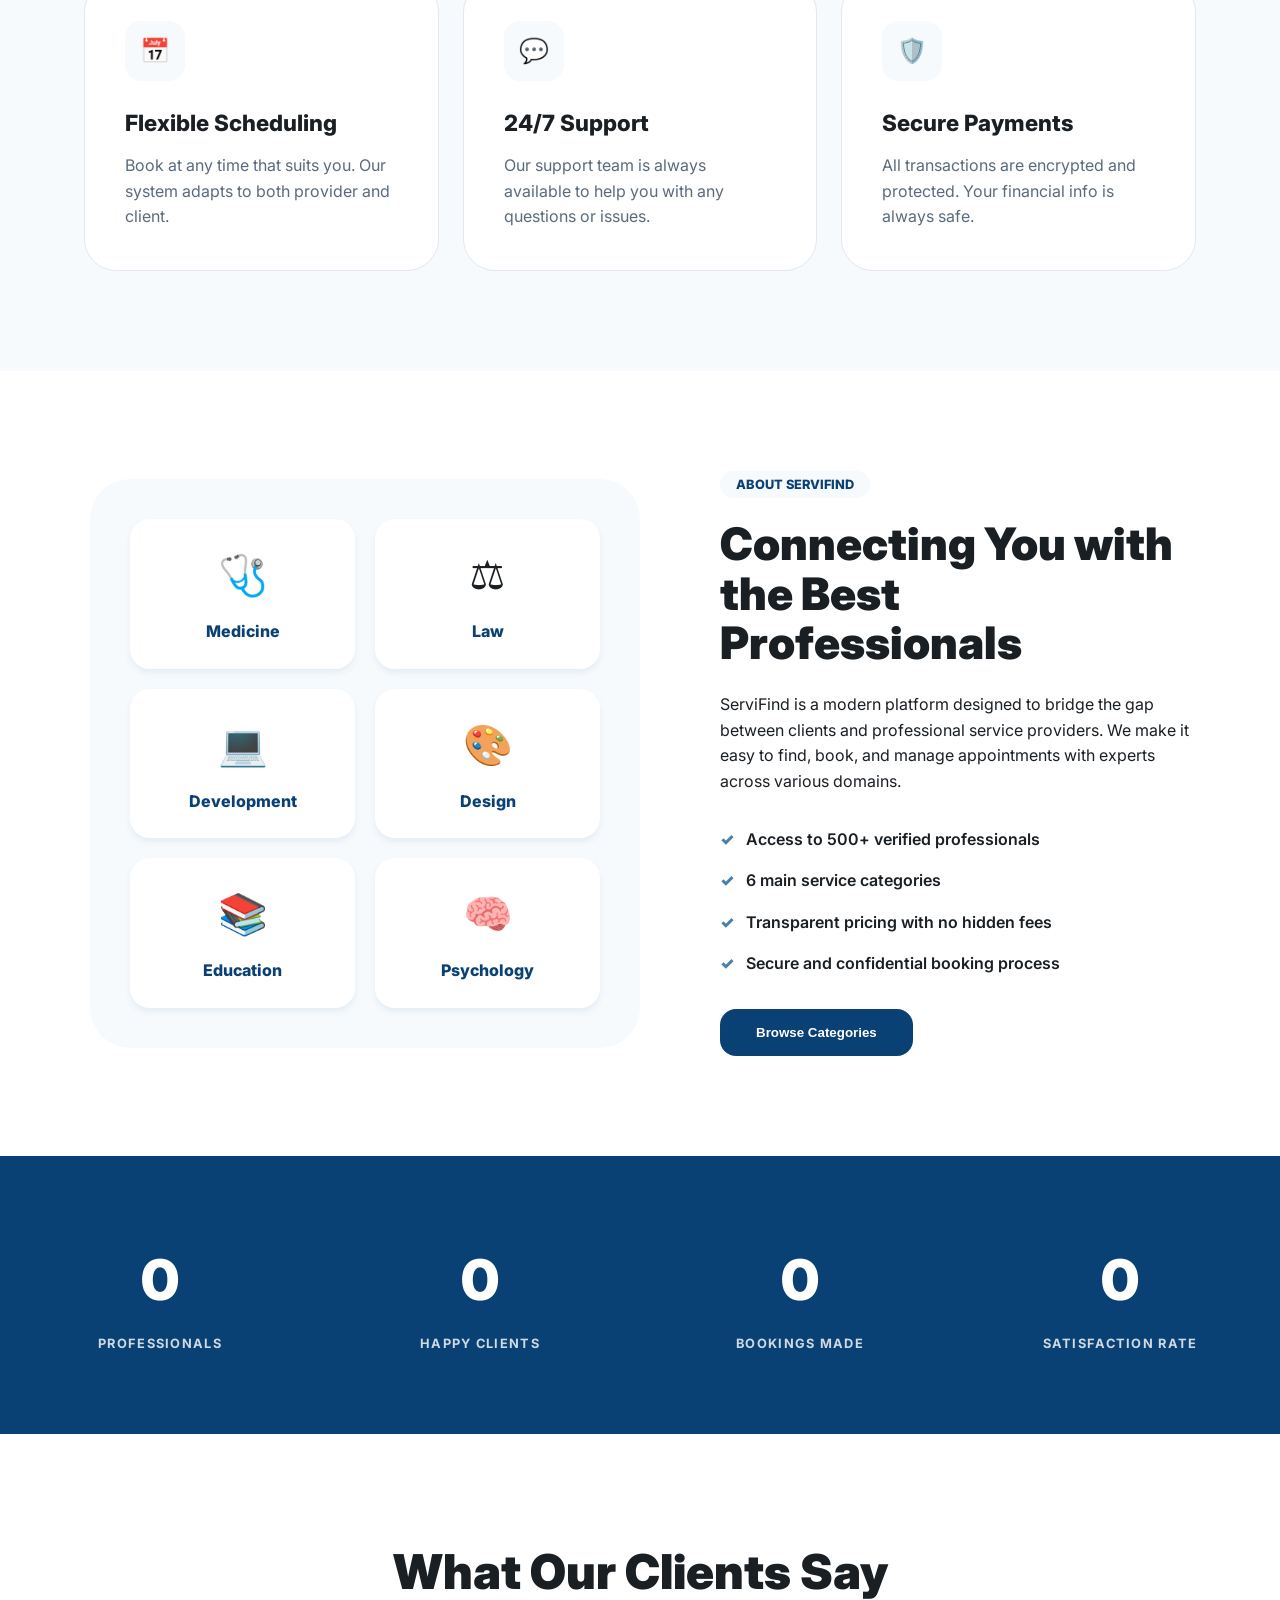
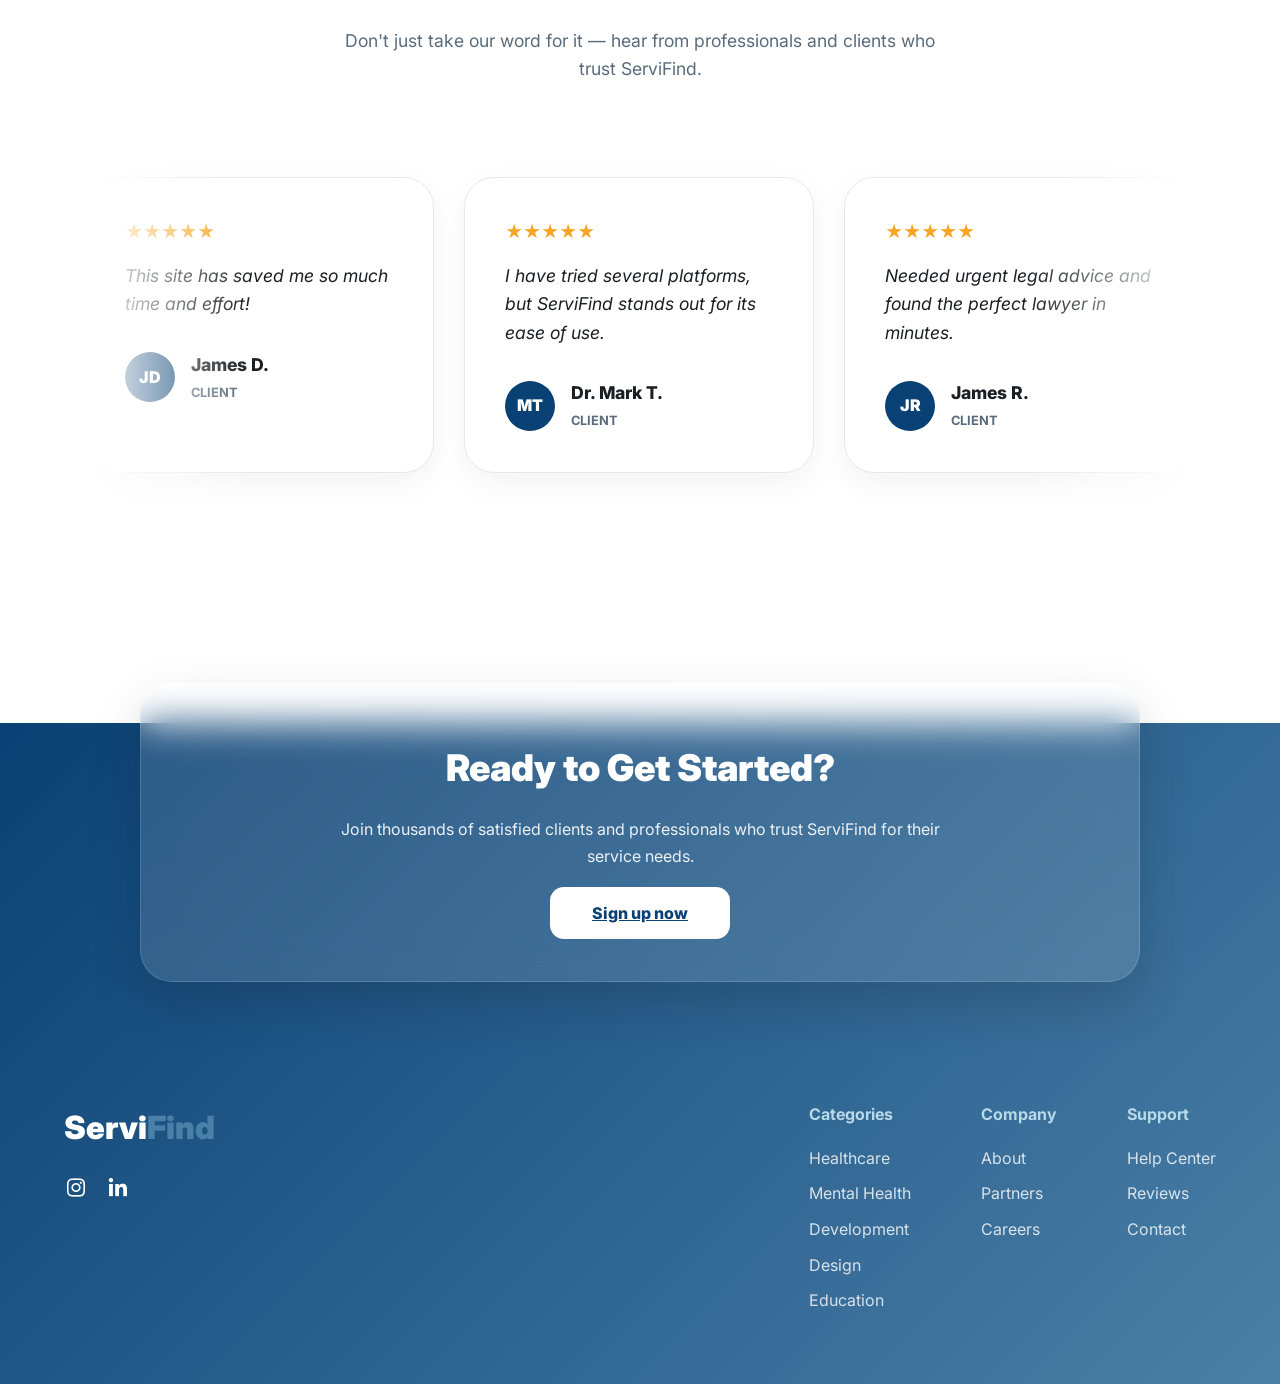
==== commit a41343cb: "last update(hopefully" ====
--- a/index.html
+++ b/index.html
@@ -18,13 +18,16 @@
             <nav>
                 <a href="#hero" class="active">Home</a>
                 <a href="#about">About</a>
-                <a href="#categories">Categories</a>
+                <a href="content/cat.html">Categories</a>
             </nav>
             <div class="menu-toggle" id="menuToggle">
                 ☰
             </div>
-            <a href="content/logRegister.html" class="btn">Get Started</a>
-            
+            <a href="content/logRegister.html" class="btn" id="getStartedBtn">Get Started</a>
+            <button id="logoutBtn" class="btn">
+                Logout
+            </button>
+    
         </div>
     </header>
 
@@ -36,7 +39,7 @@
                 <p class="desc">Connect with top-rated professionals across medicine, law, design, and more.
                     Schedule appointments instantly and manage everything in one place.</p>
                 <div class="hero-actions">
-                    <a href="content/cat.html" class="btn">Explore Services</a>
+                    <a href="content/cat.html" class="btn" id="exploreBtn">Explore Services</a>
                     <a href="content/logRegister.html" class="btn-outline">Create Account</a>
                 </div>
             </div>
@@ -334,7 +337,7 @@
                 <h2>Ready to Get Started?</h2>
                 <p>Join thousands of satisfied clients and professionals who trust ServiFind for their service needs.
                 </p>
-                <button class="cta-btn">Sign up now</button>
+                <a class="cta-btn" href="content/logRegister.html">Sign up now</a>
             </div>
 
             <div class="footer-content">
--- a/style/main.css
+++ b/style/main.css
@@ -767,85 +767,205 @@
     color: white;
     transform: translateX(4px);
 }
+.menu-toggle{display: none;}
+
+
+@media (max-width: 992px) {
+    .contenugauche{display: none;}
+    .right{display: none;}
+    .contenumn{display: none;}
+    .hero-cont {
+        flex-direction: column;
+        text-align: center;
+        gap: 40px;
+    }
+
+    .hero-left {
+        max-width: 100%;
+        display: flex;
+        flex-direction: column;
+        align-items: center;
+    }
+
+    .hero-actions {
+        justify-content: center;
+    }
+
+    .right {
+        width: 100%;
+        max-width: 450px;
+    }
+
+    .contenumain {
+        flex-direction: column;
+        gap: 40px;
+    }
+
+    .descrip {
+        text-align: center;
+        display: flex;
+        flex-direction: column;
+        align-items: center;
+    }
+
+    .featuresserf li {
+        text-align: left;
+    }
+}
 
 @media (max-width: 768px) {
+    .contenumn{display: none;}
+    .section {
+        padding: 60px 0;
+    }
+
+    .headerCont {
+        position: relative;
+        padding: 15px 0;
+    }
+
+    .menu-toggle {
+        display: block;
+        order: 2;
+    }
+
+    header .btn {
+        display: none; 
+    }
+
+    nav {
+        display: none;
+        position: absolute;
+        top: 100%;
+        left: 0;
+        right: 0;
+        width: 100%;
+        background: var(--white);
+        flex-direction: column;
+        padding: 30px 20px;
+        border-radius: var(--radius-md);
+        box-shadow: var(--shadow-lg);
+        gap: 24px;
+        text-align: center;
+        border: 1px solid var(--border);
+    }
+
+    nav.active {
+        display: flex;
+    }
+
+    .dashboard-wrapper {
+        height: 380px;
+    }
+
+    .main-review-card {
+        padding: 24px;
+        border-radius: 24px;
+    }
+
+    .floating-badge {
+        padding: 12px 18px;
+        border-radius: 16px;
+    }
+
+    .badge-top {
+        right: -10px;
+    }
+
+    .badge-bottom {
+        left: -10px;
+    }
+
+
+    .features {
+        grid-template-columns: 1fr;
+    }
+
+    .contenugauche {
+        padding: 20px;
+        border-radius: 24px;
+        width: 100%;
+    }
+
+    .descrip h2 {
+        font-size: 2rem;
+    }
+
+    .contenumn {
+        padding: 40px 0;
+        flex-direction: column;
+        gap: 30px;
+    }
+
+    .reviews h2 {
+        font-size: 2rem;
+    }
+
+    .review-card {
+        width: 290px;
+        padding: 24px;
+    }
 
     .footer {
-        padding-top: 240px;
+        padding-top: 180px;
+        margin-top: 160px;
     }
 
     .footer-cta {
-        top: -150px;
-        padding: 40px 24px;
+        position: absolute;
+        top: -120px;
+        left: 50%;
+        transform: translateX(-50%);
+        width: 90%;
+        padding: 35px 20px;
     }
 
     .footer-cta h2 {
-        font-size: 1.8rem;
+        font-size: 1.6rem;
     }
 
     .footer-content {
         flex-direction: column;
         align-items: center;
         text-align: center;
+        gap: 40px;
     }
 
     .footer-links {
         justify-content: center;
-        gap: 40px;
+        gap: 32px;
     }
 
     .socials {
         justify-content: center;
     }
 }
-.menu-toggle{
-    display:none;
-    font-size:2rem;
-    cursor:pointer;
-    color:var(--primary);
-}
-
-@media (max-width:768px){
-    .headerCont{
-        display:flex;
-        align-items:center;
-        justify-content:space-between;
-        flex-wrap:nowrap;
-    }
-
-    .btn{
-        display:none;
-    }
-
-    .menu-toggle{
-        display:block;
-        margin-left:auto;
-    }
-    nav{
-        display:none;
-        position:absolute;
-        top:80px;
-        right:20px;
-        background:white;
-        flex-direction:column;
-        padding:20px;
-        border-radius:16px;
-        box-shadow:0 10px 25px rgba(0,0,0,0.1);
-        gap:20px;
-    }
-
-    nav.active{
-        display:flex;
-    }
-}
-@media (max-width:768px){
-
-    .right{
-        display:none;
-    }
-
-    .reviews{
-        display:none;
-    }
-
+
+@media (max-width: 480px) {
+    .contenumn{display: none;}
+    .hero-title {
+        font-size: 2.2rem;
+    }
+
+    .hero-actions {
+        flex-direction: column;
+        width: 100%;
+    }
+
+    .hero-actions .btn, 
+    .hero-actions .btn-outline {
+        width: 100%;
+        text-align: center;
+    }
+
+    .contenugauche {
+        grid-template-columns: 1fr;
+    }
+}
+
+#exploreBtn {
+    display: inline-block; 
+}
+#logoutBtn {
+    display: none;
 }
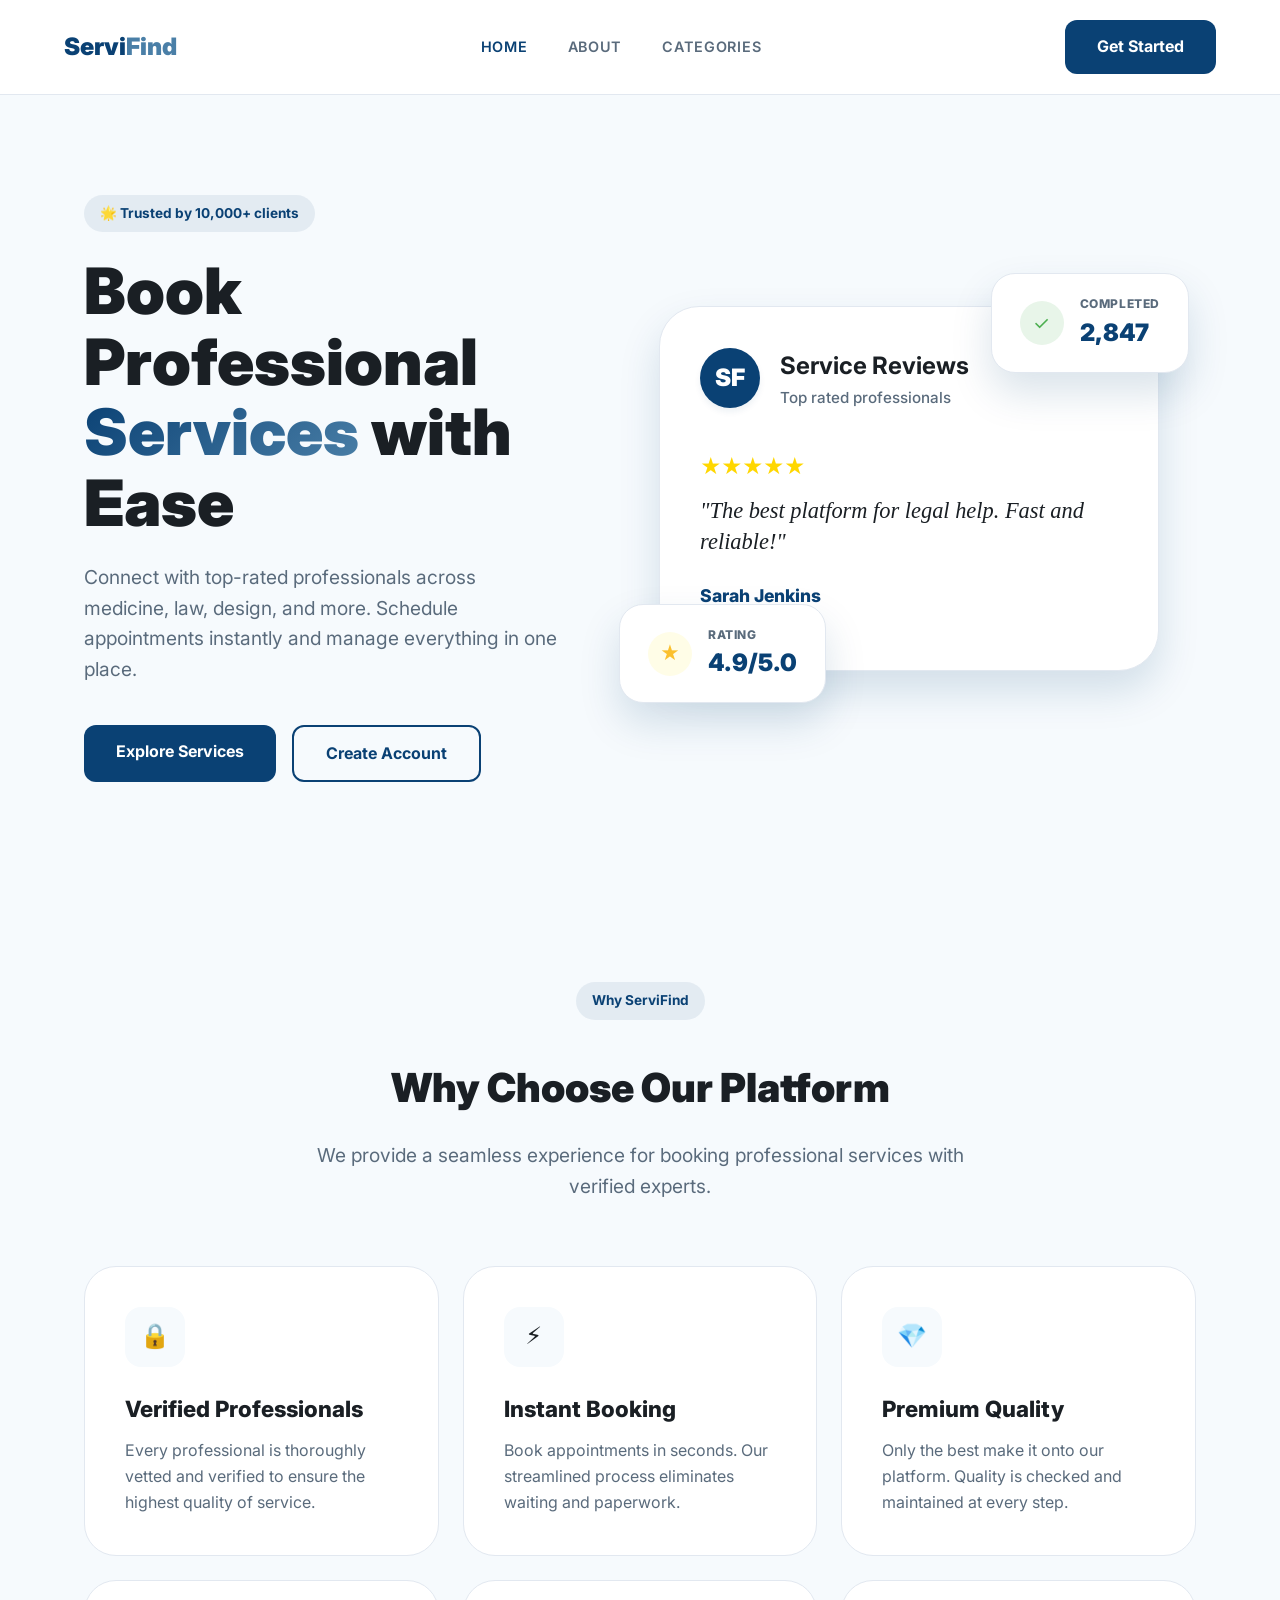
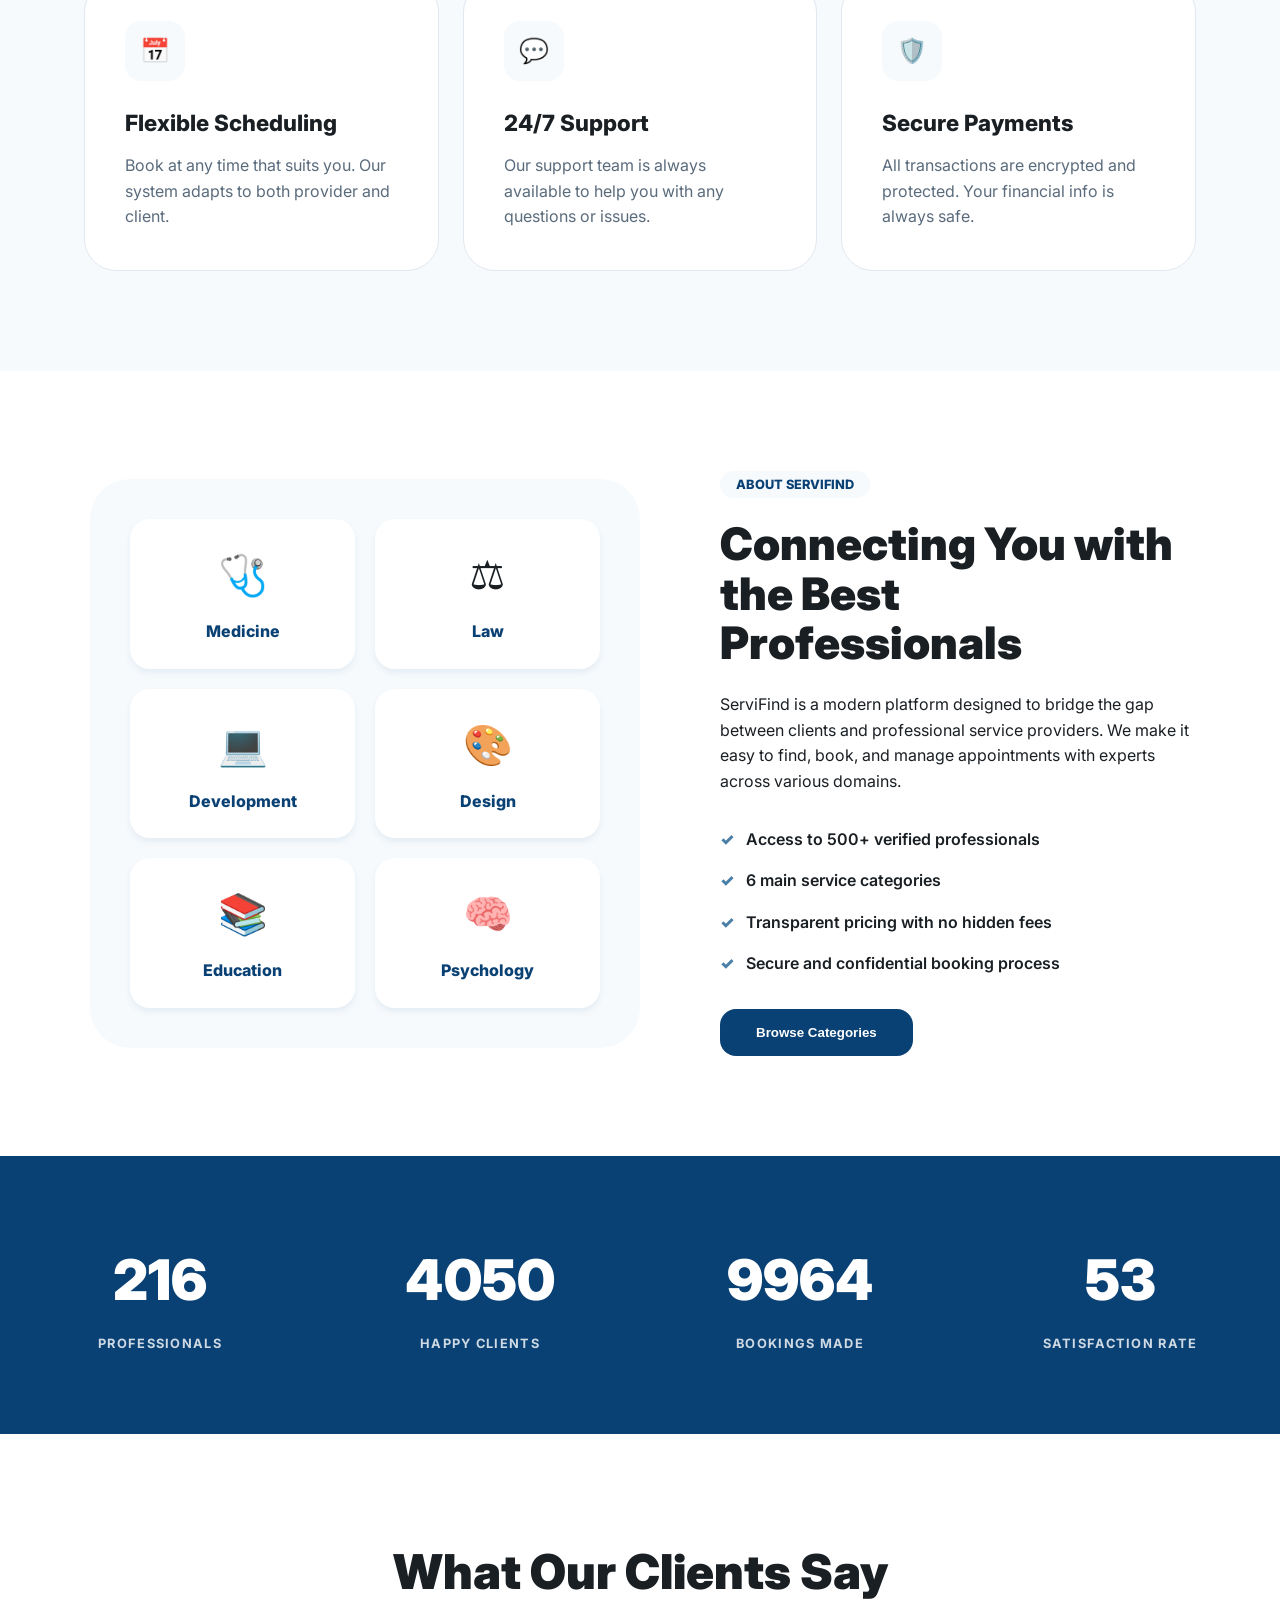
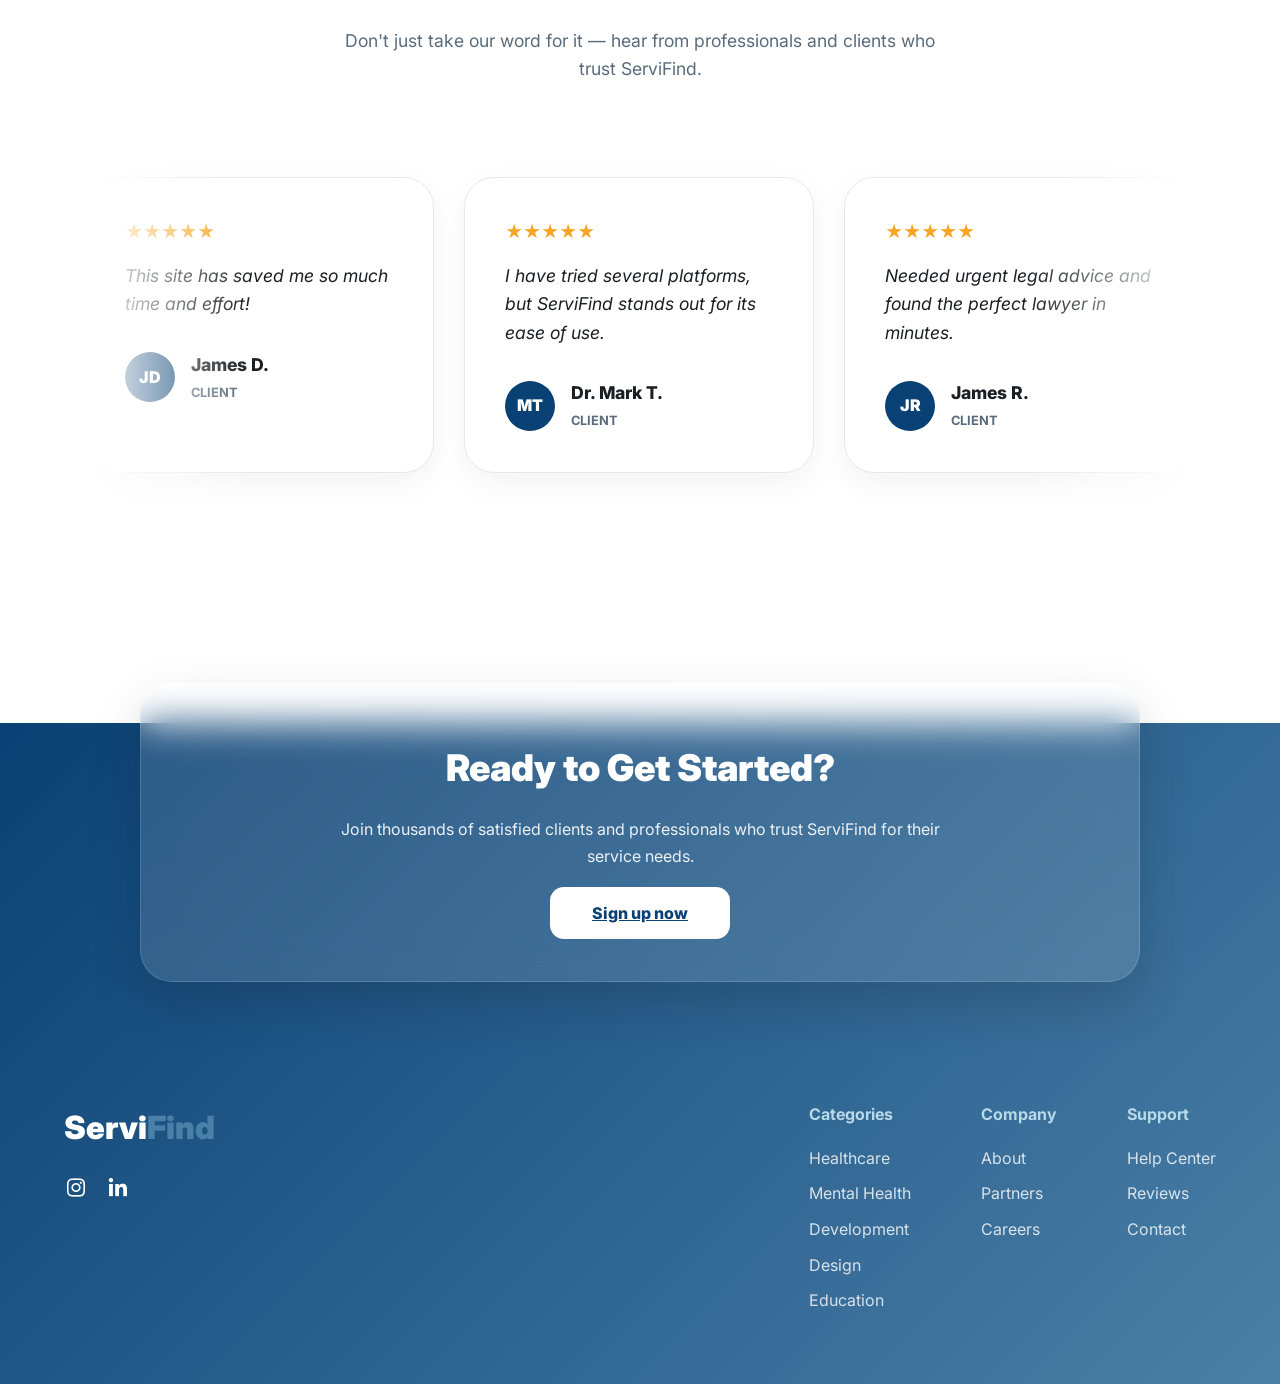
==== commit f740a1bc: "last update" ====
--- a/index.html
+++ b/index.html
@@ -377,7 +377,7 @@
         </div>
     </footer>
 
-    <script src="javascript/mainPage.js"></script>
+    <script src="JavaScript/mainPage.js"></script>
 </body>
 
 </html>
